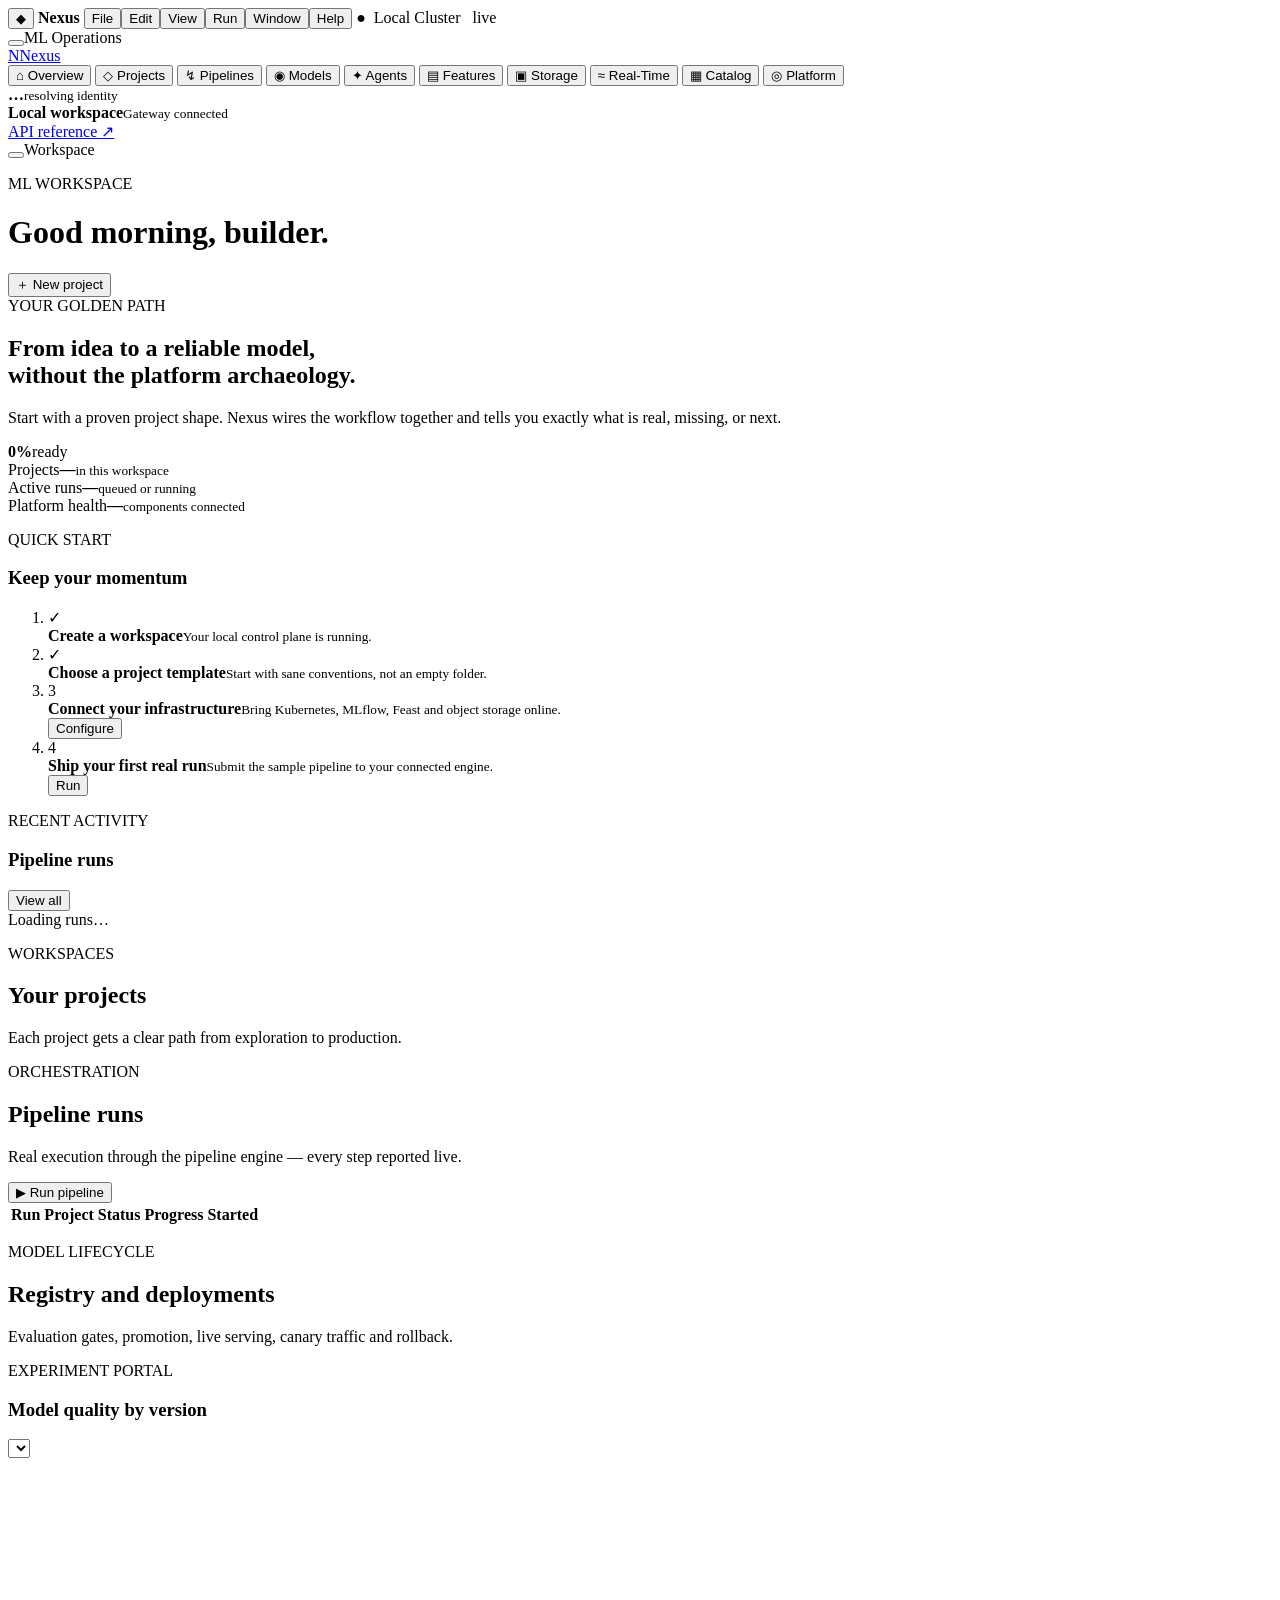
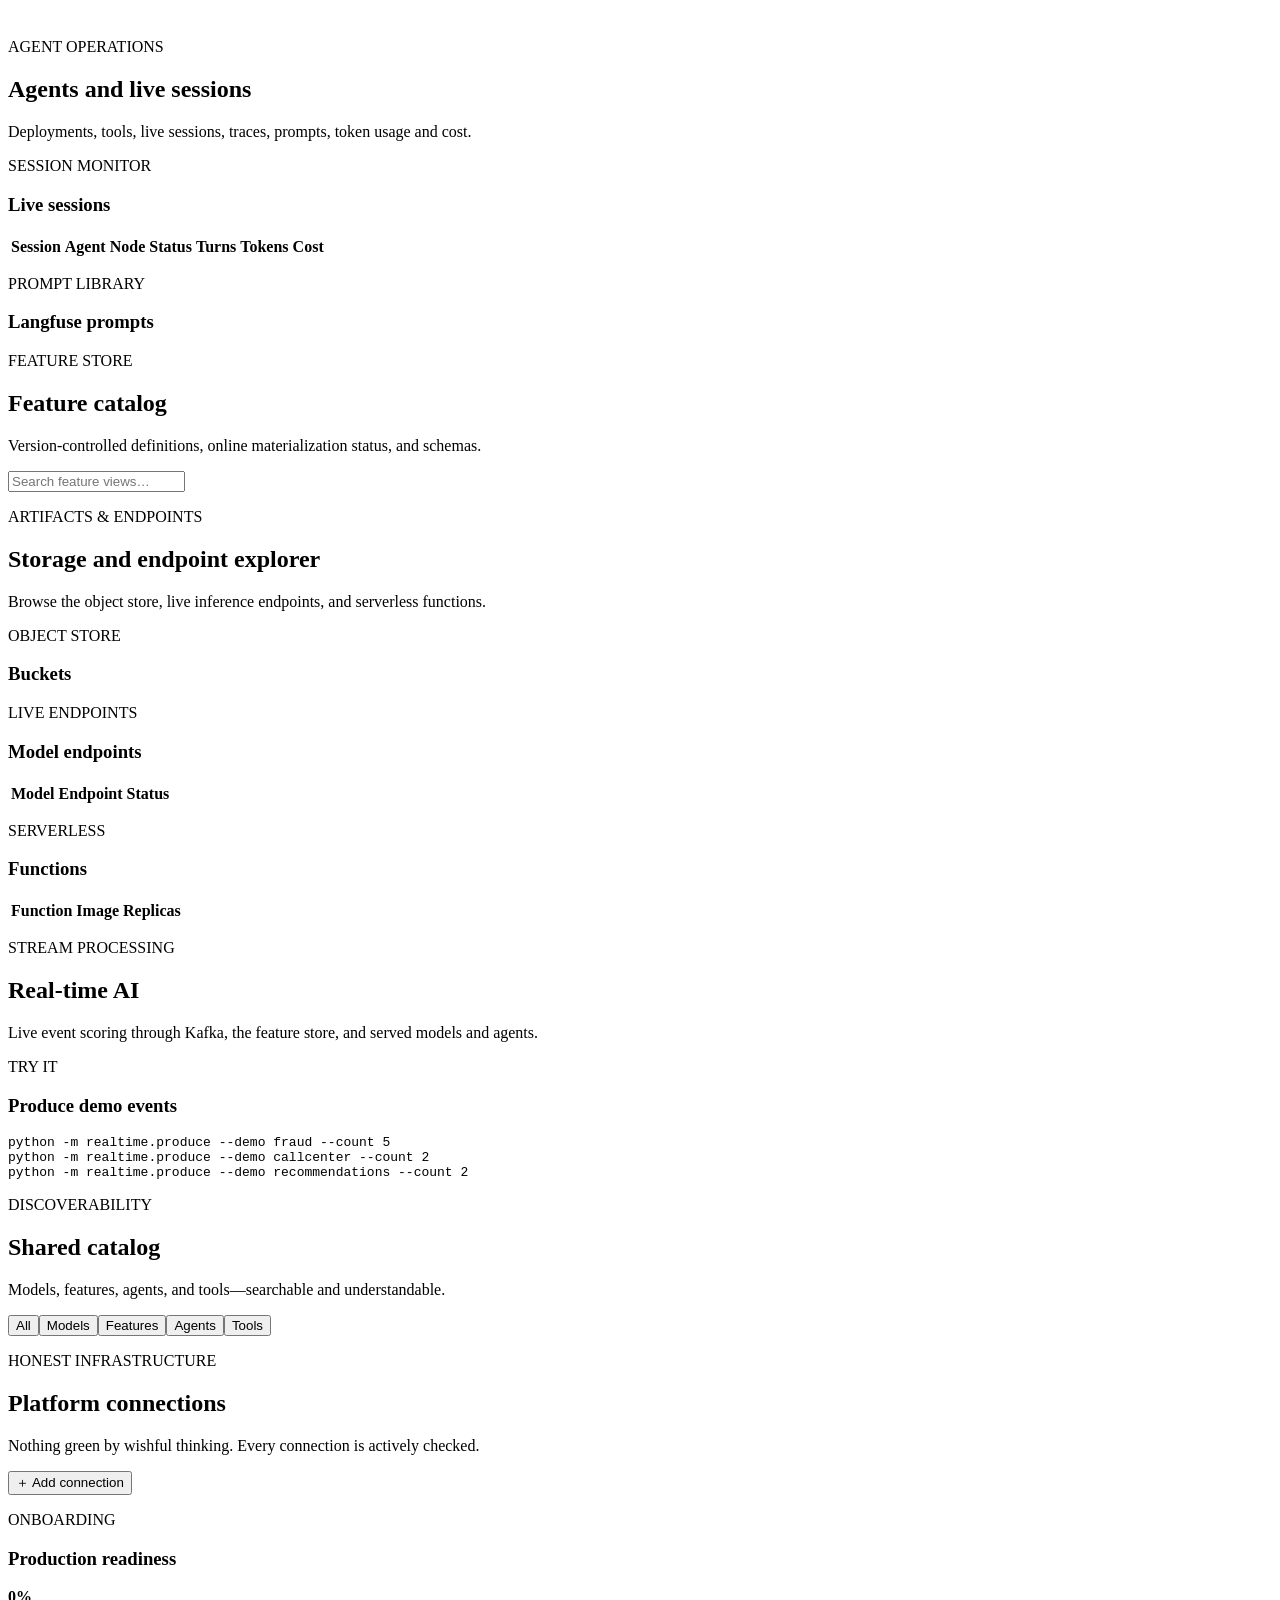
==== go/cmd/gateway/web/index.html @ 12e288a6 "feat(rbac): role-based access control end to end + fully functional console Authorization now runs o" ====
<!doctype html>
<html lang="en">
<head>
  <meta charset="UTF-8">
  <meta name="viewport" content="width=device-width, initial-scale=1">
  <title>Nexus — ML work without the maze</title>
  <link rel="stylesheet" href="/styles.css">
</head>
<body>
  <div class="menu-bar">
    <button class="apple-menu" data-menu="nexus" aria-label="Nexus menu" aria-haspopup="menu">◆</button>
    <b>Nexus</b>
    <button data-menu="file" aria-haspopup="menu">File</button><button data-menu="edit" aria-haspopup="menu">Edit</button><button data-menu="view" aria-haspopup="menu">View</button><button data-menu="run" aria-haspopup="menu">Run</button><button data-menu="window" aria-haspopup="menu">Window</button><button data-menu="help" aria-haspopup="menu">Help</button>
    <span class="menu-spacer"></span>
    <span class="menu-user" id="menu-user"></span>
    <span class="menu-status" id="live-indicator">●&nbsp; Local Cluster&nbsp;&nbsp; live</span>
  </div>
  <div class="menu-dropdown" id="menu-dropdown" role="menu" hidden></div>
  <div class="shell">
    <aside>
      <div class="window-title"><button id="sidebar-collapse" aria-label="Collapse navigation" title="Collapse sidebar"></button><span>ML Operations</span><i></i></div>
      <a class="brand" href="#"><span class="brand-mark">N</span><span>Nexus</span></a>
      <nav aria-label="Main navigation">
        <button class="nav-item active" data-view="overview"><span>⌂</span> Overview</button>
        <button class="nav-item" data-view="projects"><span>◇</span> Projects</button>
        <button class="nav-item" data-view="pipelines"><span>↯</span> Pipelines</button>
        <button class="nav-item" data-view="models"><span>◉</span> Models</button>
        <button class="nav-item" data-view="agents"><span>✦</span> Agents</button>
        <button class="nav-item" data-view="features"><span>▤</span> Features</button>
        <button class="nav-item" data-view="storage"><span>▣</span> Storage</button>
        <button class="nav-item" data-view="realtime"><span>≈</span> Real-Time</button>
        <button class="nav-item" data-view="catalog"><span>▦</span> Catalog</button>
        <button class="nav-item" data-view="platform"><span>◎</span> Platform</button>
      </nav>
      <div class="sidebar-footer">
        <div class="cluster user-chip"><i id="user-dot"></i><span><b id="user-name">…</b><small id="user-role">resolving identity</small></span></div>
        <div class="cluster"><i></i><span><b>Local workspace</b><small>Gateway connected</small></span></div>
        <a href="/api/openapi.json" target="_blank">API reference ↗</a>
      </div>
    </aside>

    <main>
      <header>
        <div class="window-title"><button id="go-overview" aria-label="Back to overview" title="Back to overview"></button><span>Workspace</span><i></i></div>
        <div><p class="eyebrow">ML WORKSPACE</p><h1 id="page-title">Good morning, builder.</h1></div>
        <button class="primary" id="new-project" data-perm="projects_write">＋ New project</button>
      </header>

      <section id="overview" class="view active">
        <div class="hero">
          <div><span class="pill">YOUR GOLDEN PATH</span><h2>From idea to a reliable model,<br>without the platform archaeology.</h2>
          <p>Start with a proven project shape. Nexus wires the workflow together and tells you exactly what is real, missing, or next.</p></div>
          <div class="progress-ring" id="progress-ring"><strong>0%</strong><span>ready</span></div>
        </div>

        <div class="stat-grid">
          <article><span>Projects</span><strong id="stat-projects">—</strong><small>in this workspace</small></article>
          <article><span>Active runs</span><strong id="stat-runs">—</strong><small>queued or running</small></article>
          <article><span>Platform health</span><strong id="stat-health">—</strong><small>components connected</small></article>
        </div>

        <div class="split">
          <article class="panel">
            <div class="panel-heading"><div><p class="eyebrow">QUICK START</p><h3>Keep your momentum</h3></div></div>
            <ol class="checklist">
              <li class="done"><span>✓</span><div><b>Create a workspace</b><small>Your local control plane is running.</small></div></li>
              <li class="done"><span>✓</span><div><b>Choose a project template</b><small>Start with sane conventions, not an empty folder.</small></div></li>
              <li><span>3</span><div><b>Connect your infrastructure</b><small>Bring Kubernetes, MLflow, Feast and object storage online.</small></div><button data-view-target="platform">Configure</button></li>
              <li><span>4</span><div><b>Ship your first real run</b><small>Submit the sample pipeline to your connected engine.</small></div><button data-view-target="pipelines">Run</button></li>
            </ol>
          </article>
          <article class="panel">
            <div class="panel-heading"><div><p class="eyebrow">RECENT ACTIVITY</p><h3>Pipeline runs</h3></div><button class="link" data-view-target="pipelines">View all</button></div>
            <div id="recent-runs" class="run-list loading">Loading runs…</div>
          </article>
        </div>
      </section>

      <section id="projects" class="view"><div class="section-heading"><div><p class="eyebrow">WORKSPACES</p><h2>Your projects</h2><p>Each project gets a clear path from exploration to production.</p></div></div><div id="project-grid" class="card-grid"></div></section>

      <section id="pipelines" class="view">
        <div class="section-heading"><div><p class="eyebrow">ORCHESTRATION</p><h2>Pipeline runs</h2><p>Real execution through the pipeline engine — every step reported live.</p></div><button class="primary" id="run-pipeline" data-perm="pipelines_write">▶ Run pipeline</button></div>
        <div class="panel table-wrap"><table><thead><tr><th>Run</th><th>Project</th><th>Status</th><th>Progress</th><th>Started</th></tr></thead><tbody id="run-table"></tbody></table></div>
      </section>

      <section id="models" class="view">
        <div class="section-heading"><div><p class="eyebrow">MODEL LIFECYCLE</p><h2>Registry and deployments</h2><p>Evaluation gates, promotion, live serving, canary traffic and rollback.</p></div></div>
        <div class="panel chart-panel"><div class="panel-heading"><div><p class="eyebrow">EXPERIMENT PORTAL</p><h3>Model quality by version</h3></div><select id="metric-select"></select></div><canvas id="metric-chart" height="160"></canvas></div>
        <div id="model-grid" class="card-grid"></div>
      </section>

      <section id="agents" class="view">
        <div class="section-heading"><div><p class="eyebrow">AGENT OPERATIONS</p><h2>Agents and live sessions</h2><p>Deployments, tools, live sessions, traces, prompts, token usage and cost.</p></div></div>
        <div id="agent-summary" class="stat-grid"></div>
        <div id="agent-grid" class="card-grid"></div>
        <div class="split">
          <article class="panel table-wrap agent-traces"><div class="panel-heading"><div><p class="eyebrow">SESSION MONITOR</p><h3>Live sessions</h3></div></div><table><thead><tr><th>Session</th><th>Agent</th><th>Node</th><th>Status</th><th>Turns</th><th>Tokens</th><th>Cost</th></tr></thead><tbody id="session-table"></tbody></table></article>
          <article class="panel"><div class="panel-heading"><div><p class="eyebrow">PROMPT LIBRARY</p><h3>Langfuse prompts</h3></div></div><div id="prompt-list" class="prompt-list"></div></article>
        </div>
      </section>

      <section id="features" class="view">
        <div class="section-heading"><div><p class="eyebrow">FEATURE STORE</p><h2>Feature catalog</h2><p>Version-controlled definitions, online materialization status, and schemas.</p></div><input type="search" id="feature-search" placeholder="Search feature views…"></div>
        <div id="feature-grid" class="card-grid"></div>
      </section>

      <section id="storage" class="view">
        <div class="section-heading"><div><p class="eyebrow">ARTIFACTS &amp; ENDPOINTS</p><h2>Storage and endpoint explorer</h2><p>Browse the object store, live inference endpoints, and serverless functions.</p></div></div>
        <div class="split">
          <article class="panel"><div class="panel-heading"><div><p class="eyebrow">OBJECT STORE</p><h3 id="storage-title">Buckets</h3></div><button class="link" id="storage-up" hidden>← Back</button></div><div id="storage-browser" class="storage-browser"></div></article>
          <div>
            <article class="panel table-wrap"><div class="panel-heading"><div><p class="eyebrow">LIVE ENDPOINTS</p><h3>Model endpoints</h3></div></div><table><thead><tr><th>Model</th><th>Endpoint</th><th>Status</th><th></th></tr></thead><tbody id="endpoint-table"></tbody></table></article>
            <article class="panel table-wrap"><div class="panel-heading"><div><p class="eyebrow">SERVERLESS</p><h3>Functions</h3></div></div><table><thead><tr><th>Function</th><th>Image</th><th>Replicas</th><th></th></tr></thead><tbody id="function-table"></tbody></table></article>
          </div>
        </div>
      </section>

      <section id="realtime" class="view">
        <div class="section-heading"><div><p class="eyebrow">STREAM PROCESSING</p><h2>Real-time AI</h2><p>Live event scoring through Kafka, the feature store, and served models and agents.</p></div></div>
        <div id="realtime-grid" class="card-grid realtime-grid"></div>
        <article class="panel"><div class="panel-heading"><div><p class="eyebrow">TRY IT</p><h3>Produce demo events</h3></div></div><pre class="hint">python -m realtime.produce --demo fraud --count 5
python -m realtime.produce --demo callcenter --count 2
python -m realtime.produce --demo recommendations --count 2</pre></article>
      </section>

      <section id="catalog" class="view"><div class="section-heading"><div><p class="eyebrow">DISCOVERABILITY</p><h2>Shared catalog</h2><p>Models, features, agents, and tools—searchable and understandable.</p></div><div class="filters"><button class="active" data-kind="">All</button><button data-kind="model">Models</button><button data-kind="feature">Features</button><button data-kind="agent">Agents</button><button data-kind="tool">Tools</button></div></div><div id="catalog-grid" class="card-grid"></div></section>

      <section id="platform" class="view"><div class="section-heading"><div><p class="eyebrow">HONEST INFRASTRUCTURE</p><h2>Platform connections</h2><p>Nothing green by wishful thinking. Every connection is actively checked.</p></div><button class="primary" id="add-connection" data-perm="connections_write">＋ Add connection</button></div><div class="platform-layout"><div class="panel"><div class="panel-heading"><div><p class="eyebrow">ONBOARDING</p><h3>Production readiness</h3></div><strong id="readiness-percent">0%</strong></div><ol id="readiness-list" class="checklist"></ol></div><div><div id="connection-grid" class="card-grid connection-grid"></div><div id="component-grid" class="component-grid"></div></div></div></section>
    </main>
  </div>

  <dialog id="project-dialog">
    <form id="project-form">
      <button type="button" class="close" aria-label="Close">×</button>
      <p class="eyebrow">NEW PROJECT</p><h2>What are you building?</h2><p>Pick the closest starting point. You can change every part later.</p>
      <label>Project name<input name="name" required minlength="3" placeholder="e.g. churn-prediction"></label>
      <label>What is it for?<textarea name="description" placeholder="A short, useful description"></textarea></label>
      <label>Starting template<select name="template"><option value="tabular-classification">Tabular classification</option><option value="forecasting">Time-series forecasting</option><option value="rag-agent">RAG / AI agent</option><option value="blank">Blank expert workspace</option></select></label>
      <p class="form-error" id="form-error"></p><button class="primary submit" type="submit">Create project →</button>
    </form>
  </dialog>

  <dialog id="submit-dialog">
    <form id="submit-form">
      <button type="button" class="close" aria-label="Close">×</button>
      <p class="eyebrow">RUN PIPELINE</p><h2>Submit a real run</h2><p>The engine executes each step in a container and reports back live.</p>
      <label>Project<select name="project_id" id="submit-project"></select></label>
      <label>Pipeline<select name="name"><option value="training-pipeline">training-pipeline</option></select></label>
      <p class="form-error" id="submit-error"></p><button class="primary submit" type="submit">Submit run →</button>
    </form>
  </dialog>

  <dialog id="connection-dialog">
    <form id="connection-form">
      <button type="button" class="close" aria-label="Close">×</button>
      <p class="eyebrow">CONNECT SERVICE</p><h2>Add infrastructure</h2><p>Nexus stores only a Kubernetes Secret reference, never raw credentials.</p>
      <label>Service<select name="type"><option value="kubernetes">Kubernetes</option><option value="mlflow">MLflow</option><option value="s3">S3 / MinIO</option><option value="kafka">Kafka REST</option><option value="langfuse">Langfuse</option><option value="prefect">Prefect</option><option value="redis">Redis / Feast</option></select></label>
      <label>Connection name<input name="name" required placeholder="e.g. production-mlflow"></label>
      <label>Health endpoint<input name="endpoint" required type="url" placeholder="https://mlflow.example.com/health"></label>
      <label>Kubernetes Secret<input name="secret_ref" required placeholder="mlflow-credentials"></label>
      <p class="form-error" id="connection-error"></p><button class="primary submit" type="submit">Save and test</button>
    </form>
  </dialog>

  <dialog id="chat-dialog">
    <div class="detail-sheet chat-sheet">
      <button type="button" class="close" aria-label="Close">×</button>
      <p class="eyebrow">AGENT TEST CONSOLE</p><h2 id="chat-agent-name">Agent</h2>
      <div id="chat-log" class="chat-log"><p class="empty">Ask something — the turn runs through the real agent runtime.</p></div>
      <form id="chat-form"><input id="chat-input" placeholder="e.g. When are invoices issued?" autocomplete="off" required><button class="primary" type="submit">Send</button></form>
    </div>
  </dialog>

  <dialog id="predict-dialog">
    <div class="detail-sheet">
      <button type="button" class="close" aria-label="Close">×</button>
      <p class="eyebrow">INFERENCE TEST CONSOLE</p><h2 id="predict-model-name">Model</h2>
      <form id="predict-form">
        <label>Request payload (mlflow /invocations)<textarea id="predict-input" rows="5">{"inputs": [[0.1, -1.2, 0.5, 2.0, 0.3, -0.7, 1.1, 0.0, -0.4, 0.9, -1.5, 0.2]]}</textarea></label>
        <button class="primary" type="submit">Send prediction request</button>
      </form>
      <pre id="predict-output" class="hint"></pre>
    </div>
  </dialog>

  <dialog id="about-dialog"><div class="detail-sheet"><button type="button" class="close" aria-label="Close">×</button><p class="eyebrow">ABOUT</p><h2>Nexus</h2><div id="about-detail"></div></div></dialog>
  <dialog id="preview-dialog"><div class="detail-sheet"><button type="button" class="close" aria-label="Close">×</button><div id="preview-detail"></div></div></dialog>
  <dialog id="run-dialog"><div class="detail-sheet"><button type="button" class="close" aria-label="Close">×</button><div id="run-detail"></div></div></dialog>
  <div id="toast" role="status"></div>
  <script src="/app.js"></script>
</body>
</html>
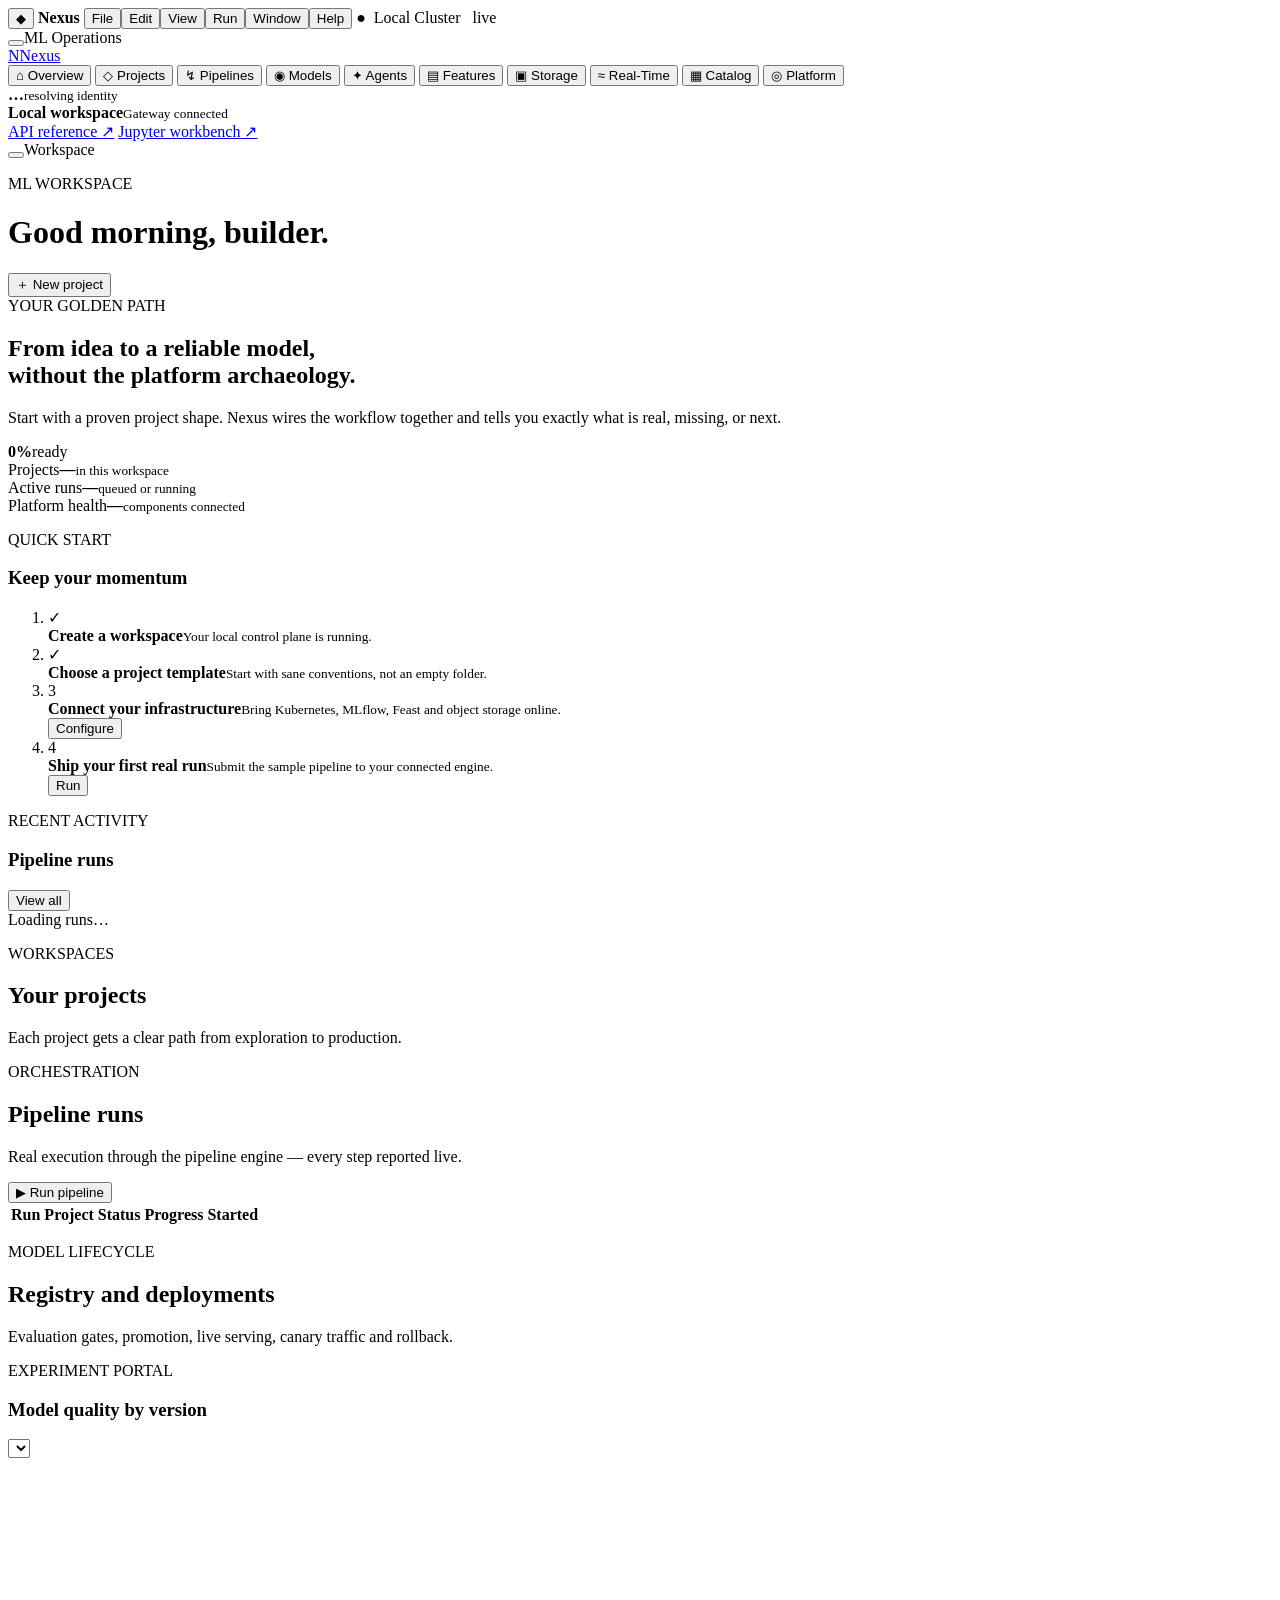
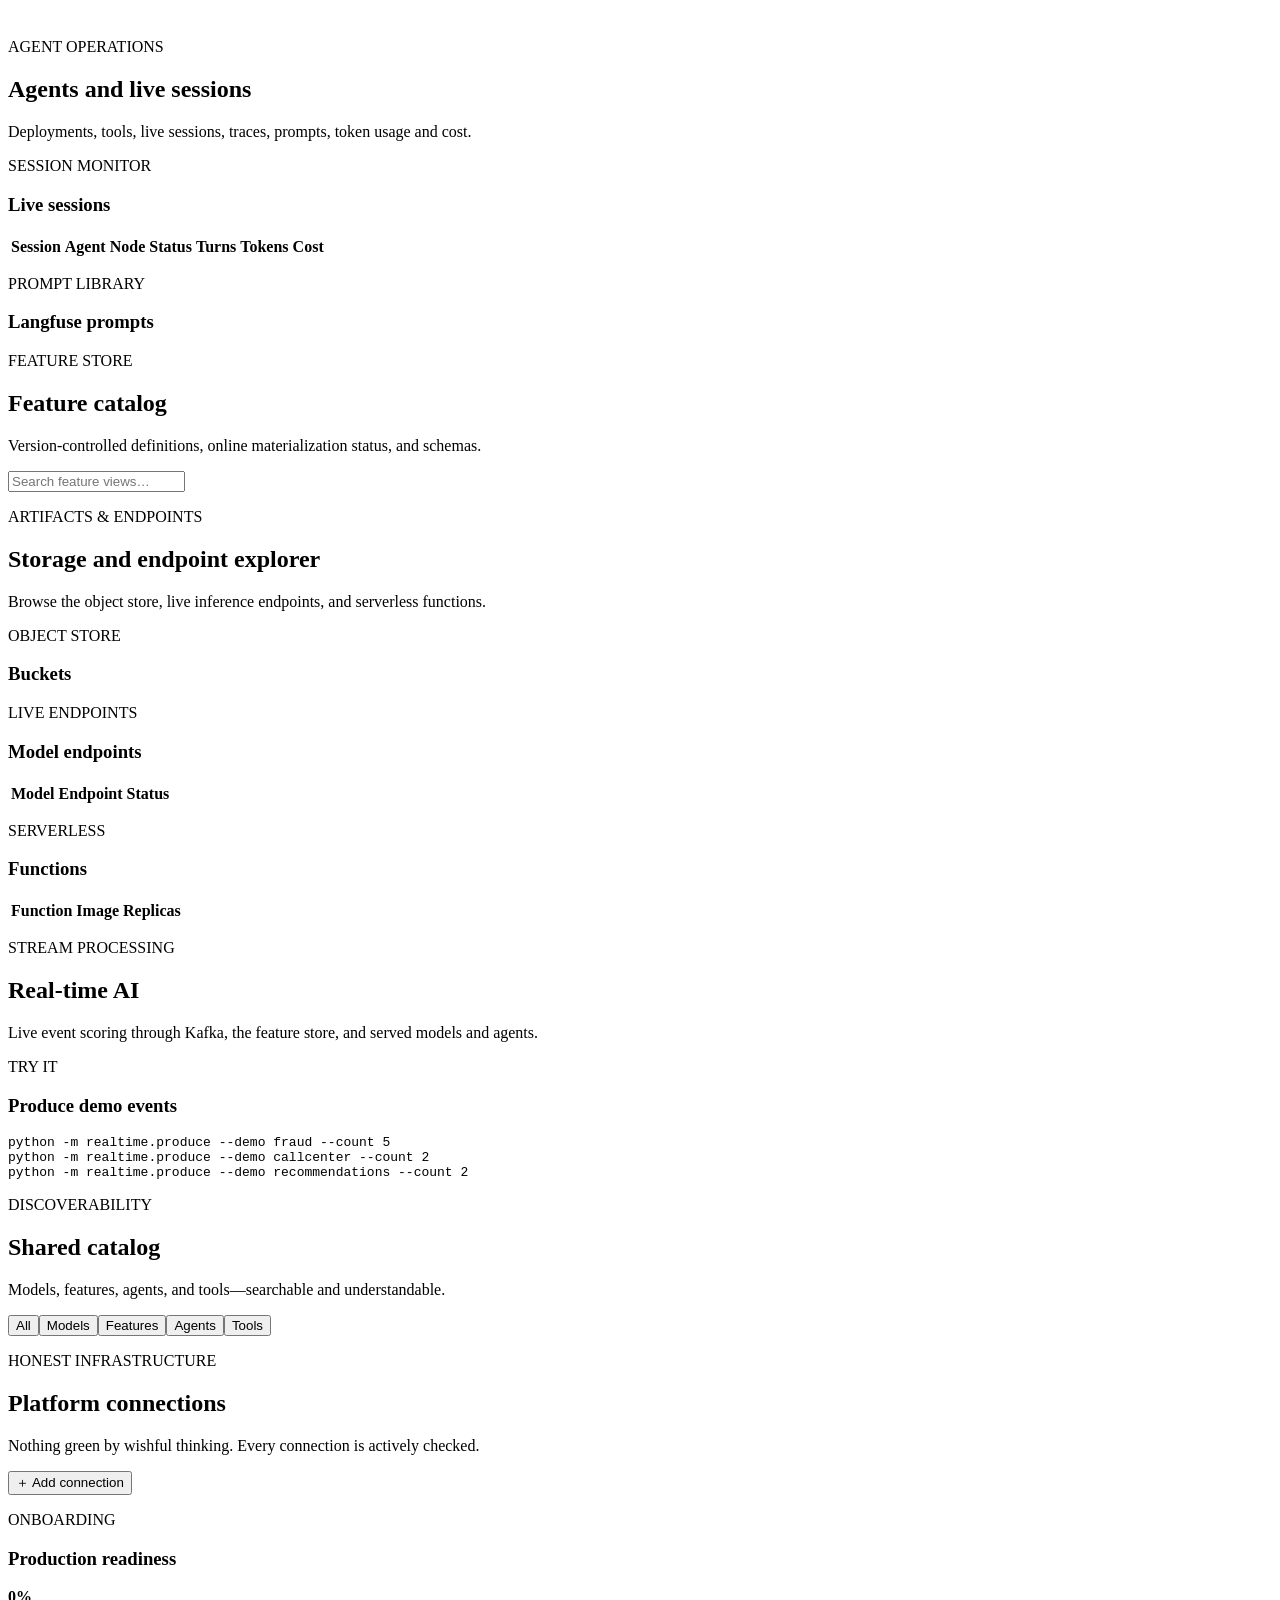
==== commit 1d9a0fe1: "feat(workbench): Jupyter dev workbench + service connection guide Adds the missing development surfa" ====
--- a/go/cmd/gateway/web/index.html
+++ b/go/cmd/gateway/web/index.html
@@ -36,6 +36,7 @@
         <div class="cluster user-chip"><i id="user-dot"></i><span><b id="user-name">…</b><small id="user-role">resolving identity</small></span></div>
         <div class="cluster"><i></i><span><b>Local workspace</b><small>Gateway connected</small></span></div>
         <a href="/api/openapi.json" target="_blank">API reference ↗</a>
+        <a href="#" id="workbench-link" target="_blank">Jupyter workbench ↗</a>
       </div>
     </aside>
 
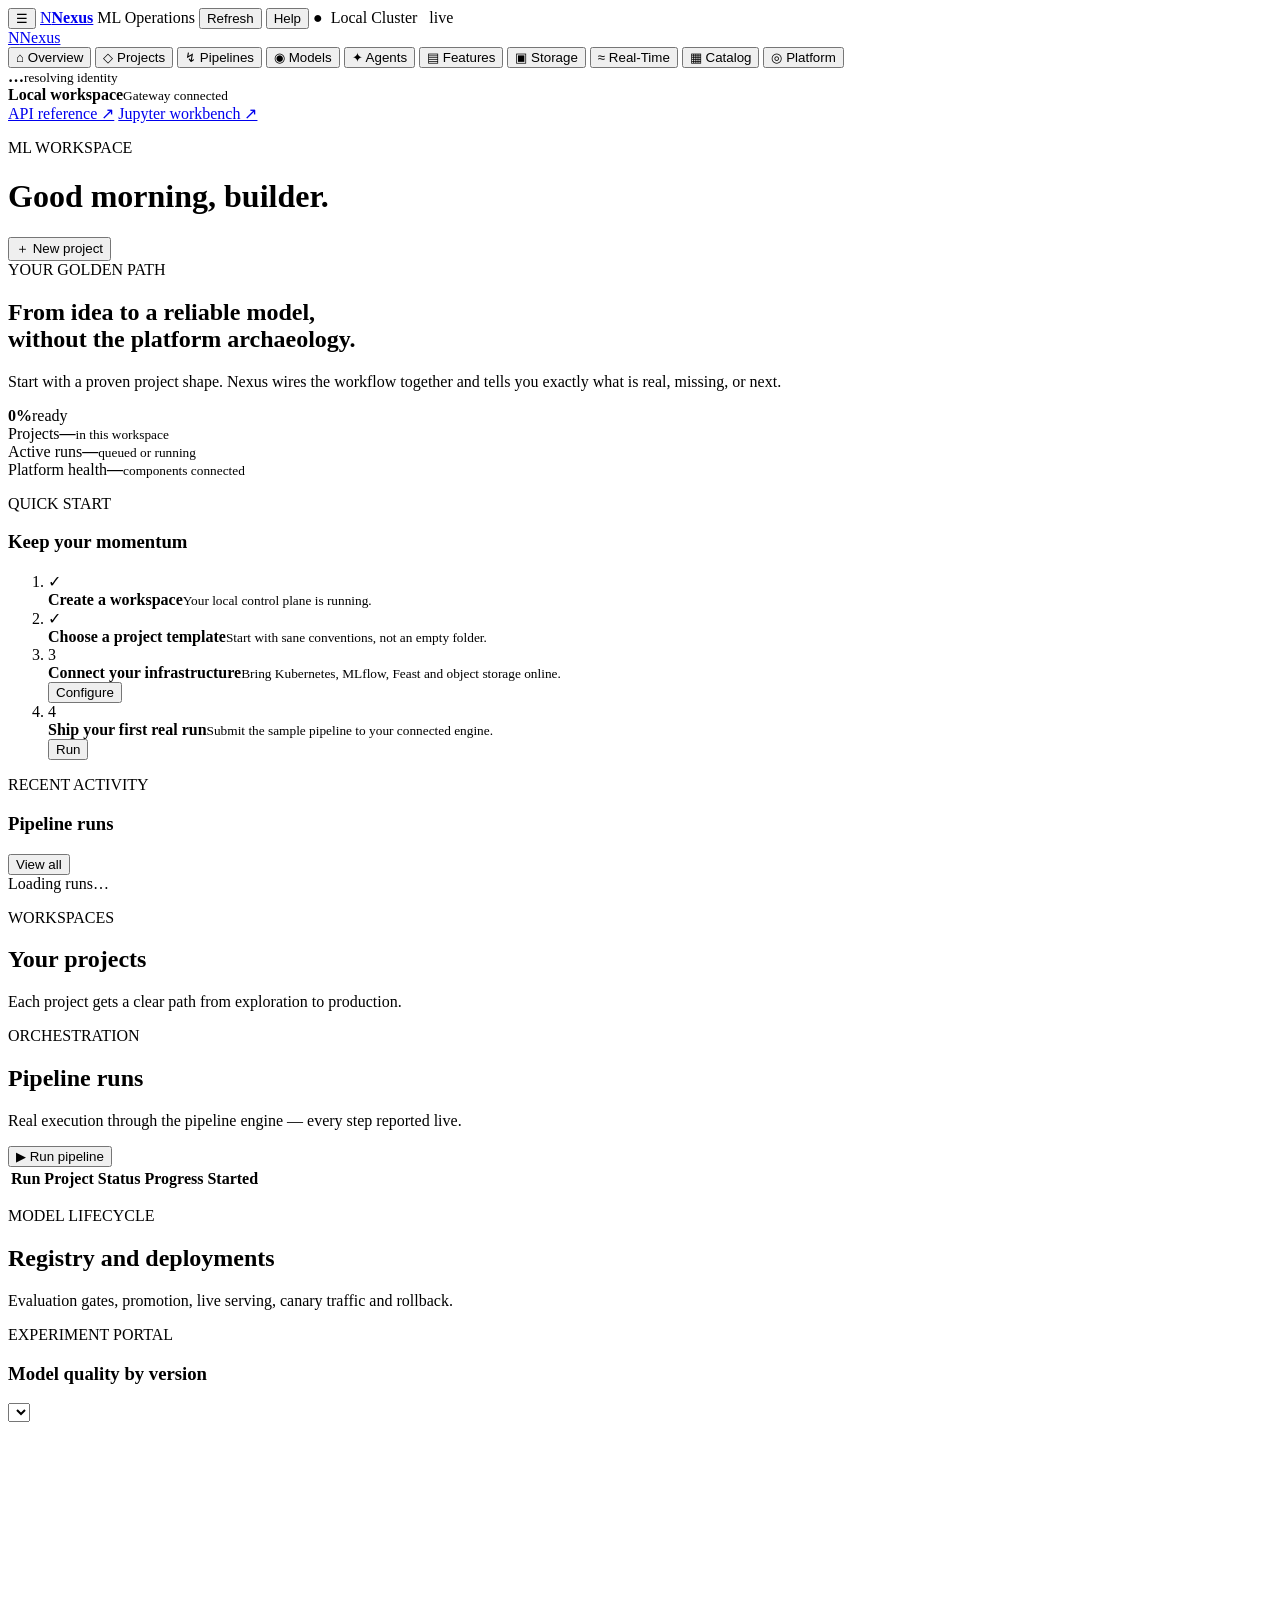
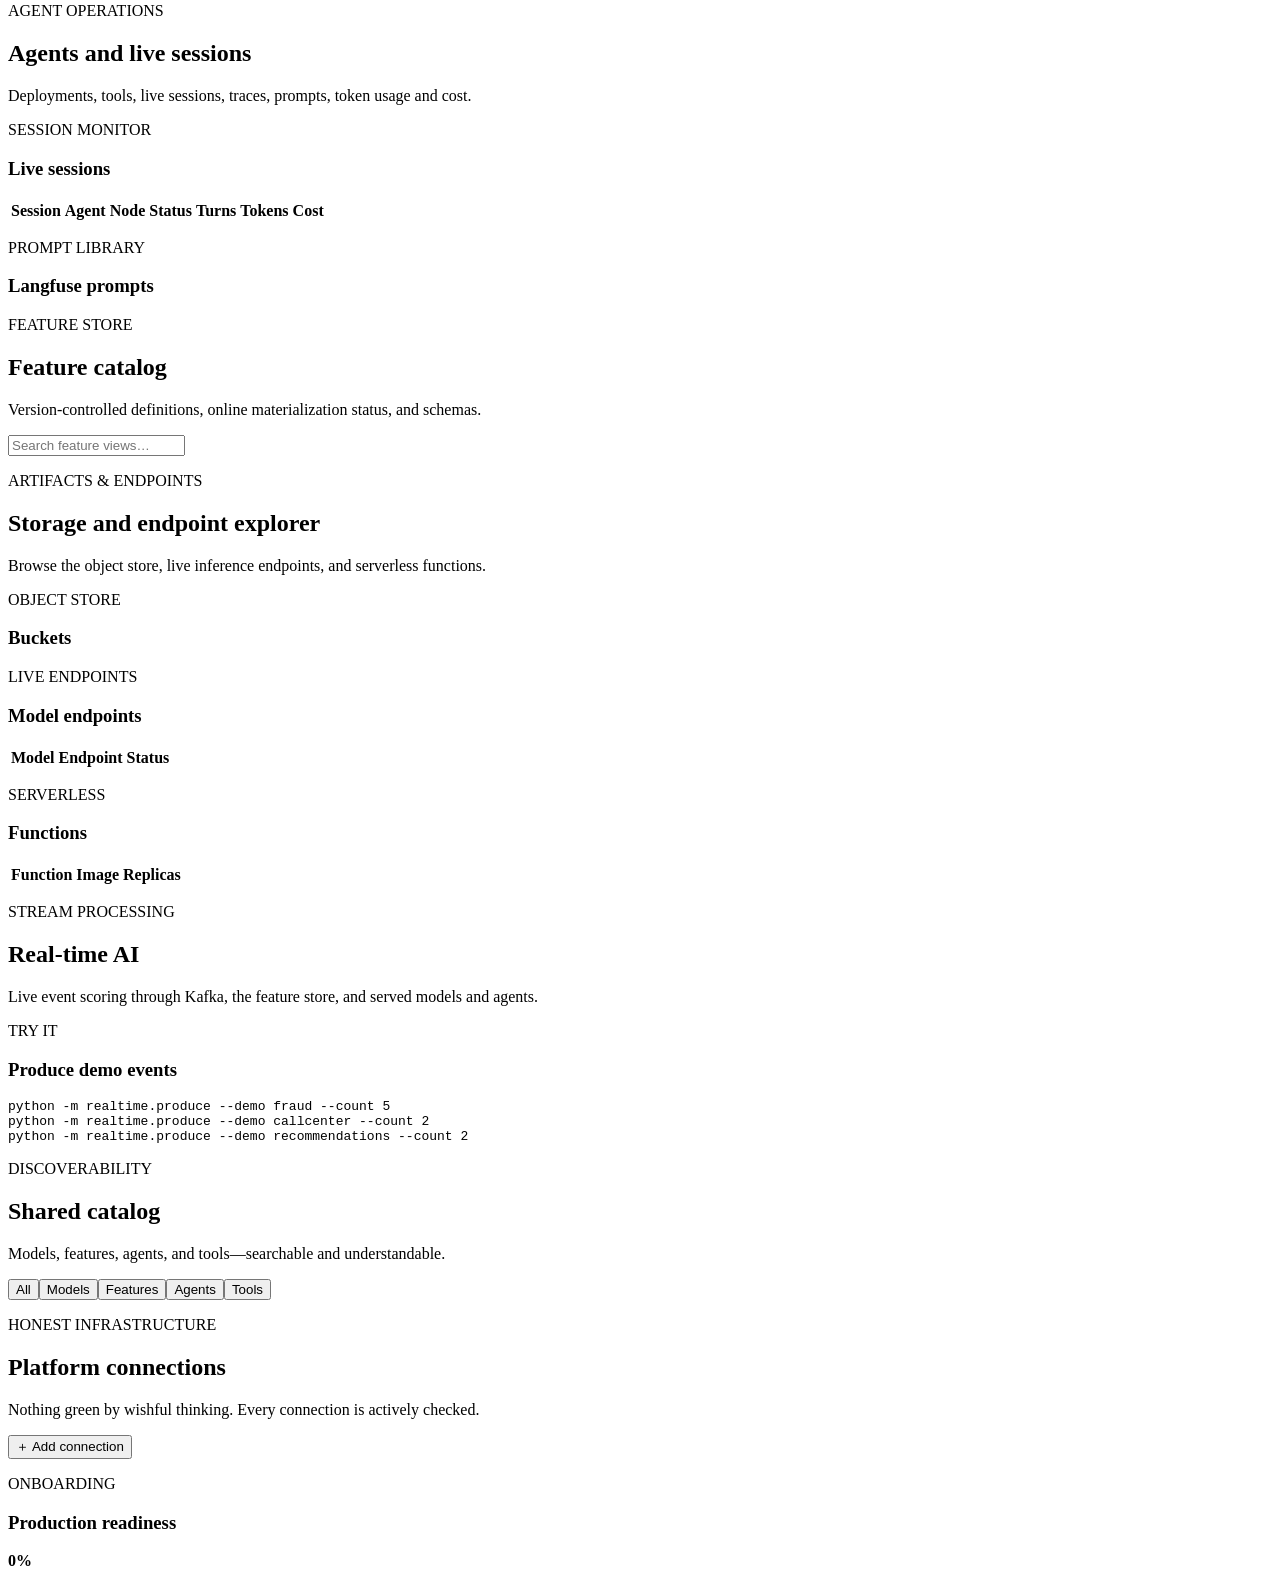
==== commit 04fc25c2: "feat(console): harden navigation dialogs and backend actions" ====
--- a/go/cmd/gateway/web/index.html
+++ b/go/cmd/gateway/web/index.html
@@ -7,18 +7,18 @@
   <link rel="stylesheet" href="/styles.css">
 </head>
 <body>
-  <div class="menu-bar">
-    <button class="apple-menu" data-menu="nexus" aria-label="Nexus menu" aria-haspopup="menu">◆</button>
-    <b>Nexus</b>
-    <button data-menu="file" aria-haspopup="menu">File</button><button data-menu="edit" aria-haspopup="menu">Edit</button><button data-menu="view" aria-haspopup="menu">View</button><button data-menu="run" aria-haspopup="menu">Run</button><button data-menu="window" aria-haspopup="menu">Window</button><button data-menu="help" aria-haspopup="menu">Help</button>
-    <span class="menu-spacer"></span>
+  <div class="app-bar">
+    <button class="icon-button" id="sidebar-toggle" aria-label="Collapse navigation" aria-expanded="true" title="Collapse navigation">☰</button>
+    <a class="app-brand" href="#" data-view-target="overview"><span class="brand-mark">N</span><b>Nexus</b></a>
+    <span class="workspace-label">ML Operations</span>
+    <span class="app-spacer"></span>
+    <button class="app-action" id="refresh-view">Refresh</button>
+    <button class="app-action" id="open-help">Help</button>
     <span class="menu-user" id="menu-user"></span>
     <span class="menu-status" id="live-indicator">●&nbsp; Local Cluster&nbsp;&nbsp; live</span>
   </div>
-  <div class="menu-dropdown" id="menu-dropdown" role="menu" hidden></div>
   <div class="shell">
     <aside>
-      <div class="window-title"><button id="sidebar-collapse" aria-label="Collapse navigation" title="Collapse sidebar"></button><span>ML Operations</span><i></i></div>
       <a class="brand" href="#"><span class="brand-mark">N</span><span>Nexus</span></a>
       <nav aria-label="Main navigation">
         <button class="nav-item active" data-view="overview"><span>⌂</span> Overview</button>
@@ -42,7 +42,6 @@
 
     <main>
       <header>
-        <div class="window-title"><button id="go-overview" aria-label="Back to overview" title="Back to overview"></button><span>Workspace</span><i></i></div>
         <div><p class="eyebrow">ML WORKSPACE</p><h1 id="page-title">Good morning, builder.</h1></div>
         <button class="primary" id="new-project" data-perm="projects_write">＋ New project</button>
       </header>
@@ -132,61 +131,73 @@
 
   <dialog id="project-dialog">
     <form id="project-form">
-      <button type="button" class="close" aria-label="Close">×</button>
       <p class="eyebrow">NEW PROJECT</p><h2>What are you building?</h2><p>Pick the closest starting point. You can change every part later.</p>
       <label>Project name<input name="name" required minlength="3" placeholder="e.g. churn-prediction"></label>
       <label>What is it for?<textarea name="description" placeholder="A short, useful description"></textarea></label>
       <label>Starting template<select name="template"><option value="tabular-classification">Tabular classification</option><option value="forecasting">Time-series forecasting</option><option value="rag-agent">RAG / AI agent</option><option value="blank">Blank expert workspace</option></select></label>
-      <p class="form-error" id="form-error"></p><button class="primary submit" type="submit">Create project →</button>
+      <p class="form-error" id="form-error"></p><div class="form-actions"><button class="secondary" type="button" data-dialog-close>Cancel</button><button class="primary" type="submit">Create project</button></div>
     </form>
   </dialog>
 
   <dialog id="submit-dialog">
     <form id="submit-form">
-      <button type="button" class="close" aria-label="Close">×</button>
       <p class="eyebrow">RUN PIPELINE</p><h2>Submit a real run</h2><p>The engine executes each step in a container and reports back live.</p>
       <label>Project<select name="project_id" id="submit-project"></select></label>
       <label>Pipeline<select name="name"><option value="training-pipeline">training-pipeline</option></select></label>
-      <p class="form-error" id="submit-error"></p><button class="primary submit" type="submit">Submit run →</button>
+      <p class="form-error" id="submit-error"></p><div class="form-actions"><button class="secondary" type="button" data-dialog-close>Cancel</button><button class="primary" type="submit">Submit run</button></div>
     </form>
   </dialog>
 
   <dialog id="connection-dialog">
     <form id="connection-form">
-      <button type="button" class="close" aria-label="Close">×</button>
       <p class="eyebrow">CONNECT SERVICE</p><h2>Add infrastructure</h2><p>Nexus stores only a Kubernetes Secret reference, never raw credentials.</p>
       <label>Service<select name="type"><option value="kubernetes">Kubernetes</option><option value="mlflow">MLflow</option><option value="s3">S3 / MinIO</option><option value="kafka">Kafka REST</option><option value="langfuse">Langfuse</option><option value="prefect">Prefect</option><option value="redis">Redis / Feast</option></select></label>
       <label>Connection name<input name="name" required placeholder="e.g. production-mlflow"></label>
       <label>Health endpoint<input name="endpoint" required type="url" placeholder="https://mlflow.example.com/health"></label>
       <label>Kubernetes Secret<input name="secret_ref" required placeholder="mlflow-credentials"></label>
-      <p class="form-error" id="connection-error"></p><button class="primary submit" type="submit">Save and test</button>
+      <p class="form-error" id="connection-error"></p><div class="form-actions"><button class="secondary" type="button" data-dialog-close>Cancel</button><button class="primary" type="submit">Save and test</button></div>
     </form>
   </dialog>
 
   <dialog id="chat-dialog">
     <div class="detail-sheet chat-sheet">
-      <button type="button" class="close" aria-label="Close">×</button>
       <p class="eyebrow">AGENT TEST CONSOLE</p><h2 id="chat-agent-name">Agent</h2>
       <div id="chat-log" class="chat-log"><p class="empty">Ask something — the turn runs through the real agent runtime.</p></div>
-      <form id="chat-form"><input id="chat-input" placeholder="e.g. When are invoices issued?" autocomplete="off" required><button class="primary" type="submit">Send</button></form>
+      <form id="chat-form"><input id="chat-input" placeholder="e.g. When are invoices issued?" autocomplete="off" required><button class="secondary" type="button" data-dialog-close>Cancel</button><button class="primary" type="submit">Send</button></form>
     </div>
   </dialog>
 
   <dialog id="predict-dialog">
     <div class="detail-sheet">
-      <button type="button" class="close" aria-label="Close">×</button>
       <p class="eyebrow">INFERENCE TEST CONSOLE</p><h2 id="predict-model-name">Model</h2>
       <form id="predict-form">
         <label>Request payload (mlflow /invocations)<textarea id="predict-input" rows="5">{"inputs": [[0.1, -1.2, 0.5, 2.0, 0.3, -0.7, 1.1, 0.0, -0.4, 0.9, -1.5, 0.2]]}</textarea></label>
-        <button class="primary" type="submit">Send prediction request</button>
+        <div class="form-actions"><button class="secondary" type="button" data-dialog-close>Cancel</button><button class="primary" type="submit">Send prediction request</button></div>
       </form>
       <pre id="predict-output" class="hint"></pre>
     </div>
   </dialog>
 
-  <dialog id="about-dialog"><div class="detail-sheet"><button type="button" class="close" aria-label="Close">×</button><p class="eyebrow">ABOUT</p><h2>Nexus</h2><div id="about-detail"></div></div></dialog>
-  <dialog id="preview-dialog"><div class="detail-sheet"><button type="button" class="close" aria-label="Close">×</button><div id="preview-detail"></div></div></dialog>
-  <dialog id="run-dialog"><div class="detail-sheet"><button type="button" class="close" aria-label="Close">×</button><div id="run-detail"></div></div></dialog>
+  <dialog id="traffic-dialog">
+    <form id="traffic-form">
+      <p class="eyebrow">AGENT TRAFFIC</p><h2>Set canary traffic</h2><p>Choose the percentage of requests routed to the canary version.</p>
+      <label>Canary weight <span id="traffic-value">10%</span><input id="traffic-weight" name="canary_weight" type="range" min="0" max="100" value="10"></label>
+      <p class="form-error" id="traffic-error"></p><div class="form-actions"><button class="secondary" type="button" data-dialog-close>Cancel</button><button class="primary" type="submit">Update traffic</button></div>
+    </form>
+  </dialog>
+
+  <dialog id="function-dialog">
+    <form id="function-form">
+      <p class="eyebrow">SERVERLESS FUNCTION</p><h2 id="function-name">Invoke function</h2>
+      <label>JSON payload<textarea id="function-payload" rows="6">{}</textarea></label>
+      <p class="form-error" id="function-error"></p><pre id="function-output" class="hint"></pre>
+      <div class="form-actions"><button class="secondary" type="button" data-dialog-close>Cancel</button><button class="primary" type="submit">Invoke function</button></div>
+    </form>
+  </dialog>
+
+  <dialog id="about-dialog"><div class="detail-sheet"><p class="eyebrow">ABOUT</p><h2>Nexus</h2><div id="about-detail"></div><div class="form-actions"><button class="secondary" type="button" data-dialog-close>Close</button></div></div></dialog>
+  <dialog id="preview-dialog"><div class="detail-sheet"><div id="preview-detail"></div><div class="form-actions"><button class="secondary" type="button" data-dialog-close>Close</button></div></div></dialog>
+  <dialog id="run-dialog"><div class="detail-sheet"><div id="run-detail"></div><div class="form-actions"><button class="secondary" type="button" data-dialog-close>Close</button></div></div></dialog>
   <div id="toast" role="status"></div>
   <script src="/app.js"></script>
 </body>
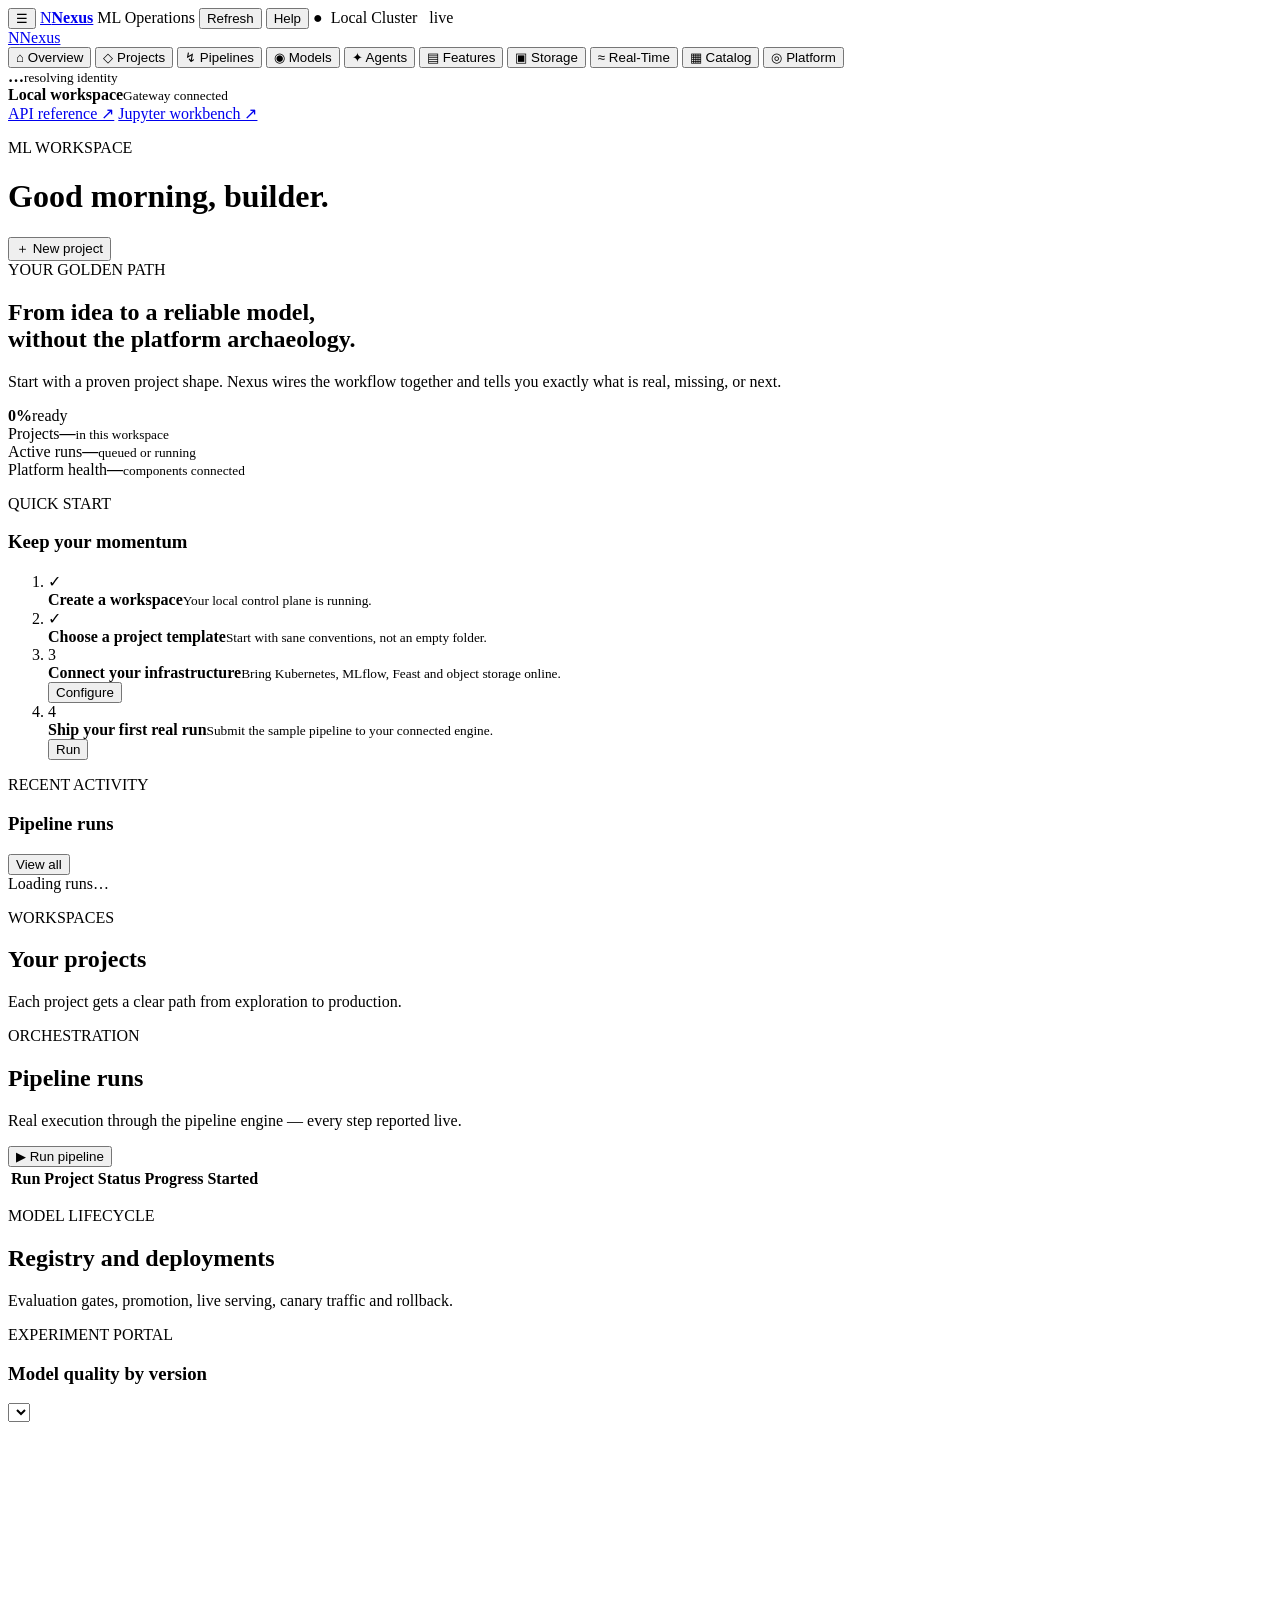
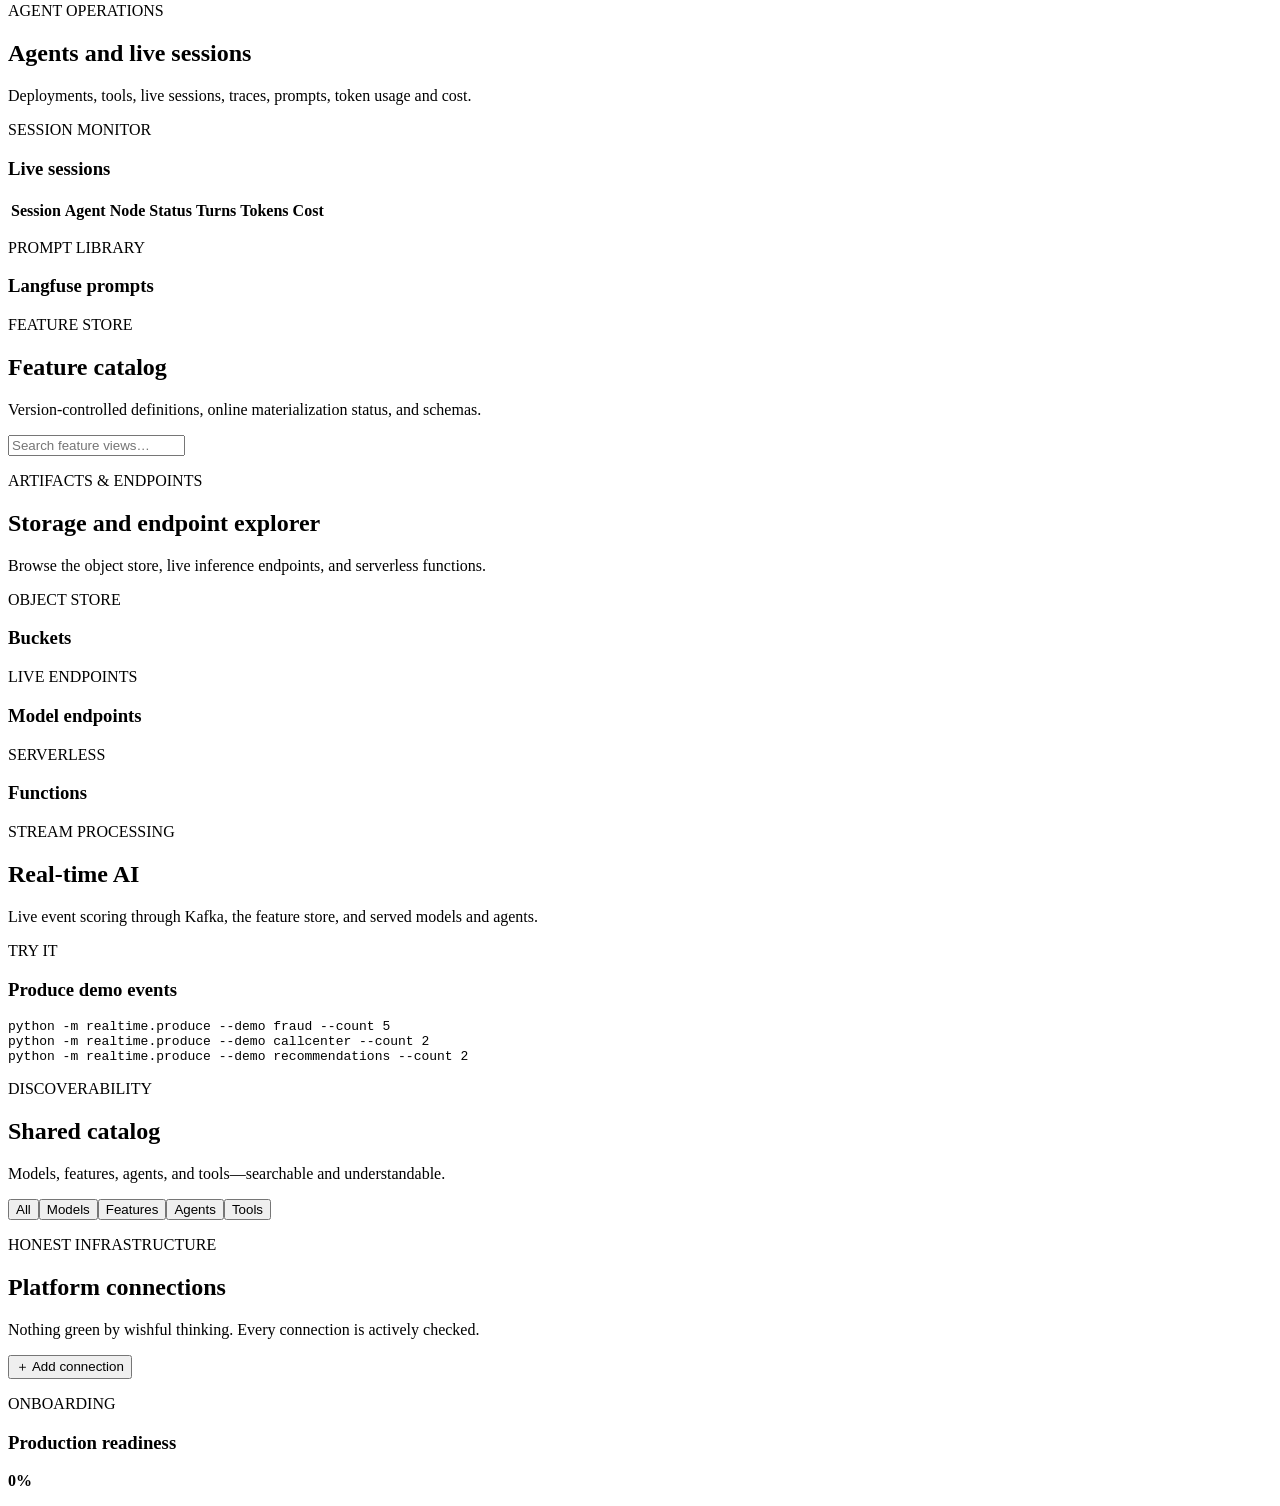
==== commit 464a4c91: "feat(console): add metadata drilldowns and mounted notebook storage" ====
--- a/go/cmd/gateway/web/index.html
+++ b/go/cmd/gateway/web/index.html
@@ -35,7 +35,7 @@
       <div class="sidebar-footer">
         <div class="cluster user-chip"><i id="user-dot"></i><span><b id="user-name">…</b><small id="user-role">resolving identity</small></span></div>
         <div class="cluster"><i></i><span><b>Local workspace</b><small>Gateway connected</small></span></div>
-        <a href="/api/openapi.json" target="_blank">API reference ↗</a>
+        <a href="/api-docs.html" target="_blank">API reference ↗</a>
         <a href="#" id="workbench-link" target="_blank">Jupyter workbench ↗</a>
       </div>
     </aside>
@@ -54,9 +54,9 @@
         </div>
 
         <div class="stat-grid">
-          <article><span>Projects</span><strong id="stat-projects">—</strong><small>in this workspace</small></article>
-          <article><span>Active runs</span><strong id="stat-runs">—</strong><small>queued or running</small></article>
-          <article><span>Platform health</span><strong id="stat-health">—</strong><small>components connected</small></article>
+          <article class="summary-link" role="button" tabindex="0" data-view-target="projects"><span>Projects</span><strong id="stat-projects">—</strong><small>in this workspace</small></article>
+          <article class="summary-link" role="button" tabindex="0" data-view-target="pipelines"><span>Active runs</span><strong id="stat-runs">—</strong><small>queued or running</small></article>
+          <article class="summary-link" role="button" tabindex="0" data-view-target="platform"><span>Platform health</span><strong id="stat-health">—</strong><small>components connected</small></article>
         </div>
 
         <div class="split">
@@ -106,11 +106,11 @@
 
       <section id="storage" class="view">
         <div class="section-heading"><div><p class="eyebrow">ARTIFACTS &amp; ENDPOINTS</p><h2>Storage and endpoint explorer</h2><p>Browse the object store, live inference endpoints, and serverless functions.</p></div></div>
-        <div class="split">
+        <div class="split storage-layout">
           <article class="panel"><div class="panel-heading"><div><p class="eyebrow">OBJECT STORE</p><h3 id="storage-title">Buckets</h3></div><button class="link" id="storage-up" hidden>← Back</button></div><div id="storage-browser" class="storage-browser"></div></article>
-          <div>
-            <article class="panel table-wrap"><div class="panel-heading"><div><p class="eyebrow">LIVE ENDPOINTS</p><h3>Model endpoints</h3></div></div><table><thead><tr><th>Model</th><th>Endpoint</th><th>Status</th><th></th></tr></thead><tbody id="endpoint-table"></tbody></table></article>
-            <article class="panel table-wrap"><div class="panel-heading"><div><p class="eyebrow">SERVERLESS</p><h3>Functions</h3></div></div><table><thead><tr><th>Function</th><th>Image</th><th>Replicas</th><th></th></tr></thead><tbody id="function-table"></tbody></table></article>
+          <div class="endpoint-stack">
+            <article class="panel"><div class="panel-heading"><div><p class="eyebrow">LIVE ENDPOINTS</p><h3>Model endpoints</h3></div></div><div id="endpoint-list" class="endpoint-list"></div></article>
+            <article class="panel"><div class="panel-heading"><div><p class="eyebrow">SERVERLESS</p><h3>Functions</h3></div></div><div id="function-list" class="endpoint-list"></div></article>
           </div>
         </div>
       </section>
@@ -198,6 +198,7 @@
   <dialog id="about-dialog"><div class="detail-sheet"><p class="eyebrow">ABOUT</p><h2>Nexus</h2><div id="about-detail"></div><div class="form-actions"><button class="secondary" type="button" data-dialog-close>Close</button></div></div></dialog>
   <dialog id="preview-dialog"><div class="detail-sheet"><div id="preview-detail"></div><div class="form-actions"><button class="secondary" type="button" data-dialog-close>Close</button></div></div></dialog>
   <dialog id="run-dialog"><div class="detail-sheet"><div id="run-detail"></div><div class="form-actions"><button class="secondary" type="button" data-dialog-close>Close</button></div></div></dialog>
+  <dialog id="metadata-dialog"><div class="detail-sheet"><div id="metadata-detail"></div><div class="form-actions"><button class="secondary" type="button" data-dialog-close>Close</button></div></div></dialog>
   <div id="toast" role="status"></div>
   <script src="/app.js"></script>
 </body>
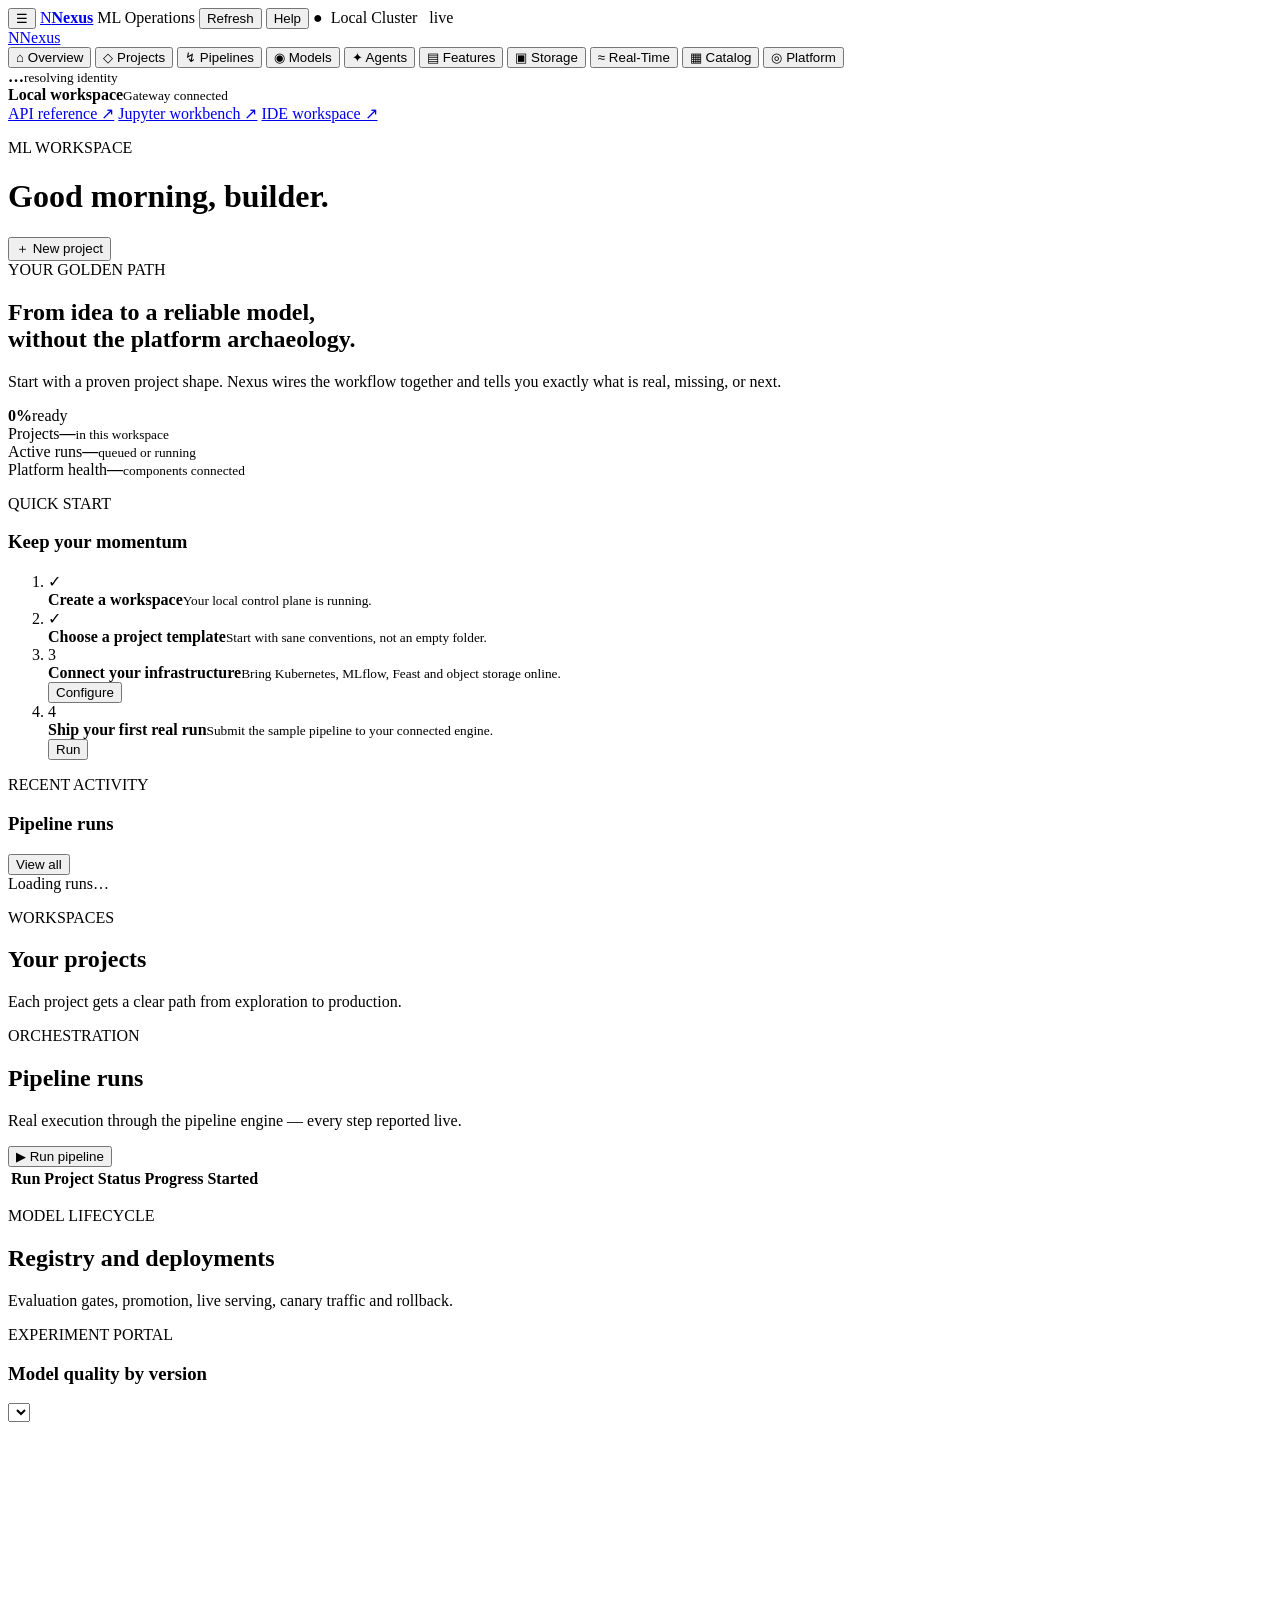
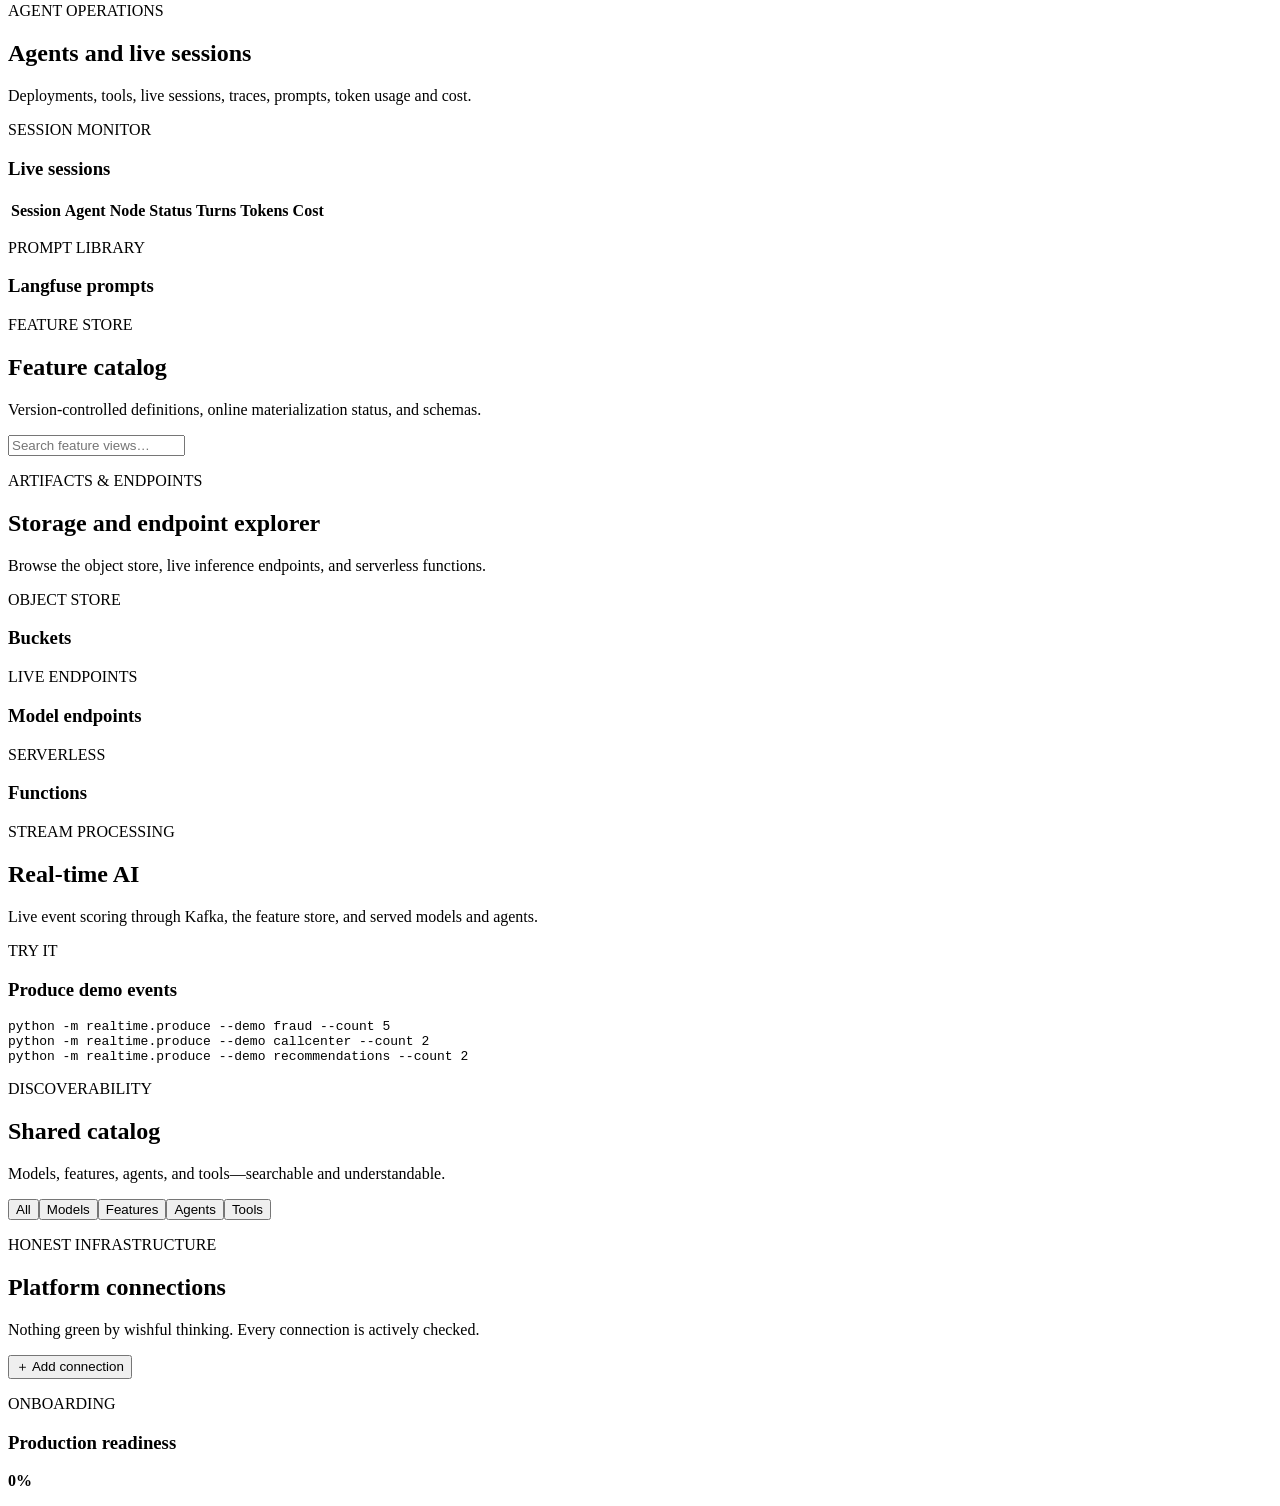
==== commit b5814ea4: "feat(workspace): add AI scaffolding and shared browser IDE" ====
--- a/go/cmd/gateway/web/index.html
+++ b/go/cmd/gateway/web/index.html
@@ -37,6 +37,7 @@
         <div class="cluster"><i></i><span><b>Local workspace</b><small>Gateway connected</small></span></div>
         <a href="/api-docs.html" target="_blank">API reference ↗</a>
         <a href="#" id="workbench-link" target="_blank">Jupyter workbench ↗</a>
+        <a href="#" id="ide-link" target="_blank">IDE workspace ↗</a>
       </div>
     </aside>
 
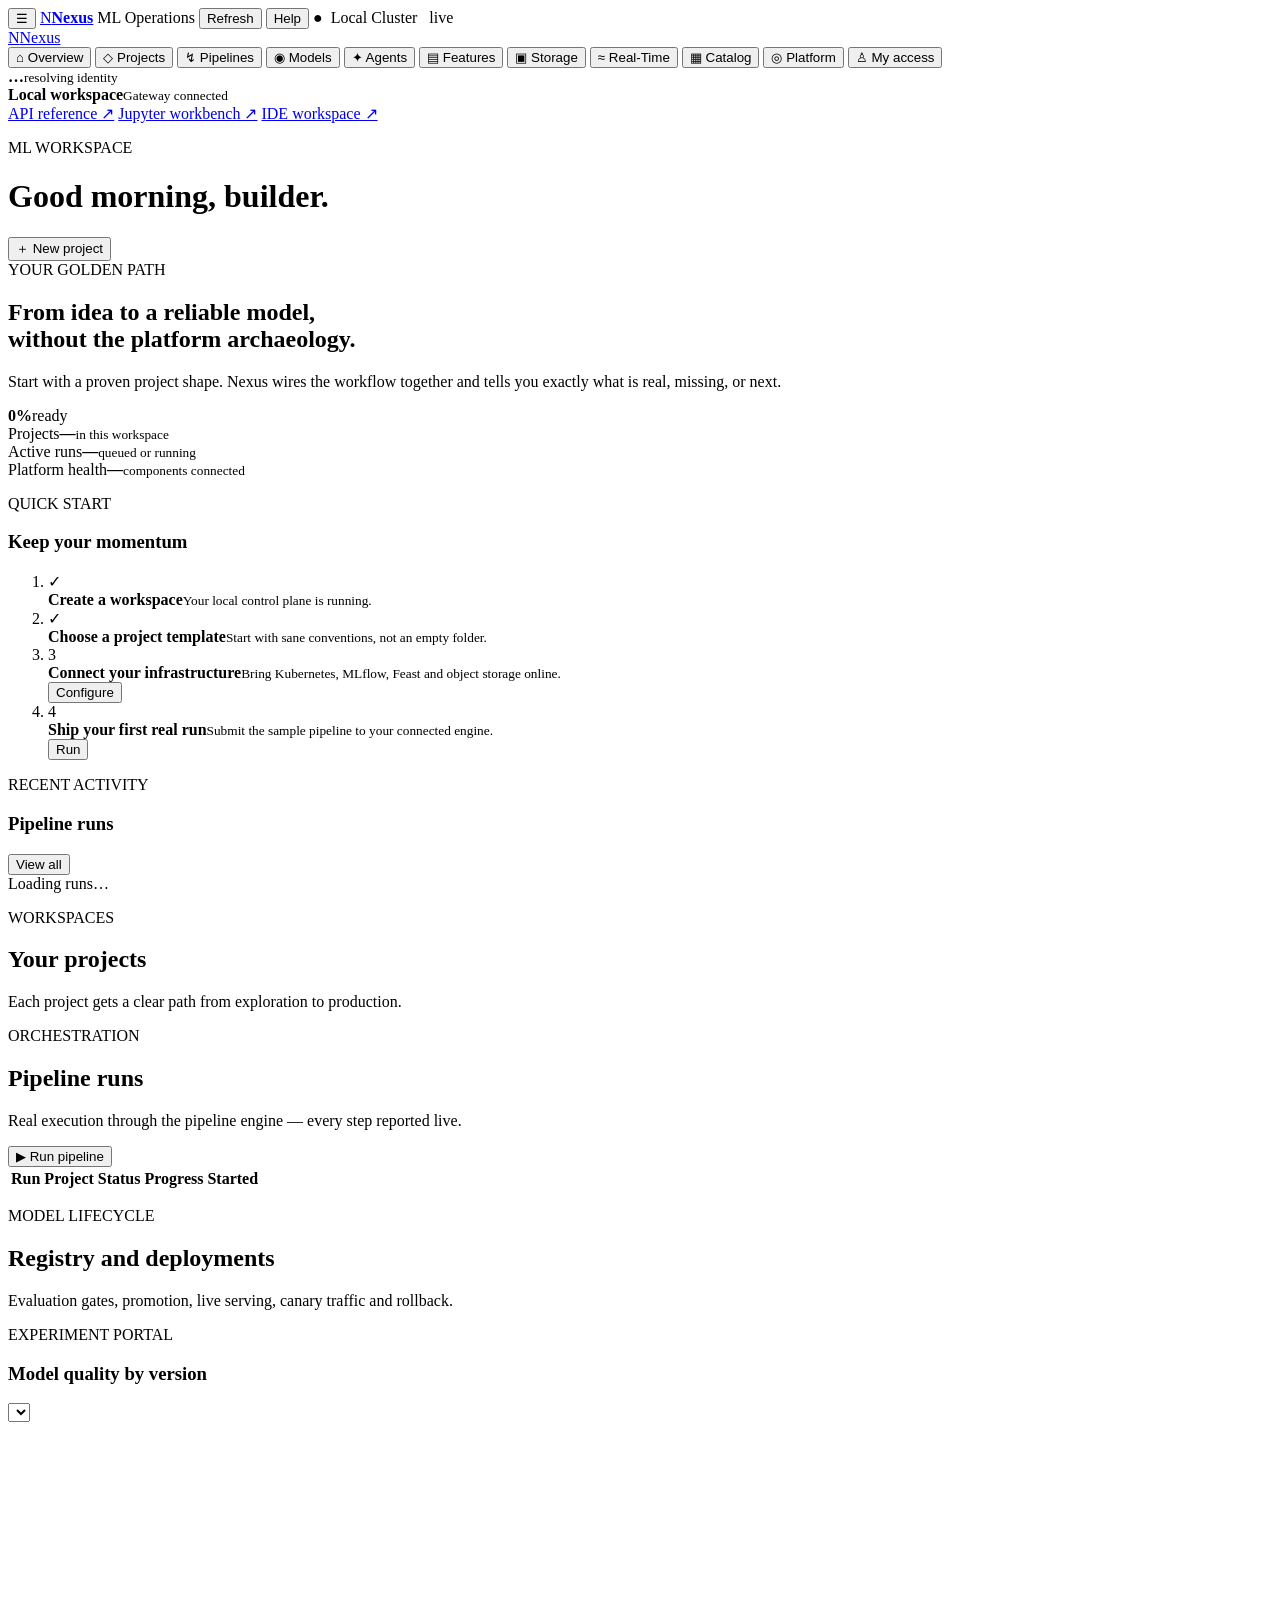
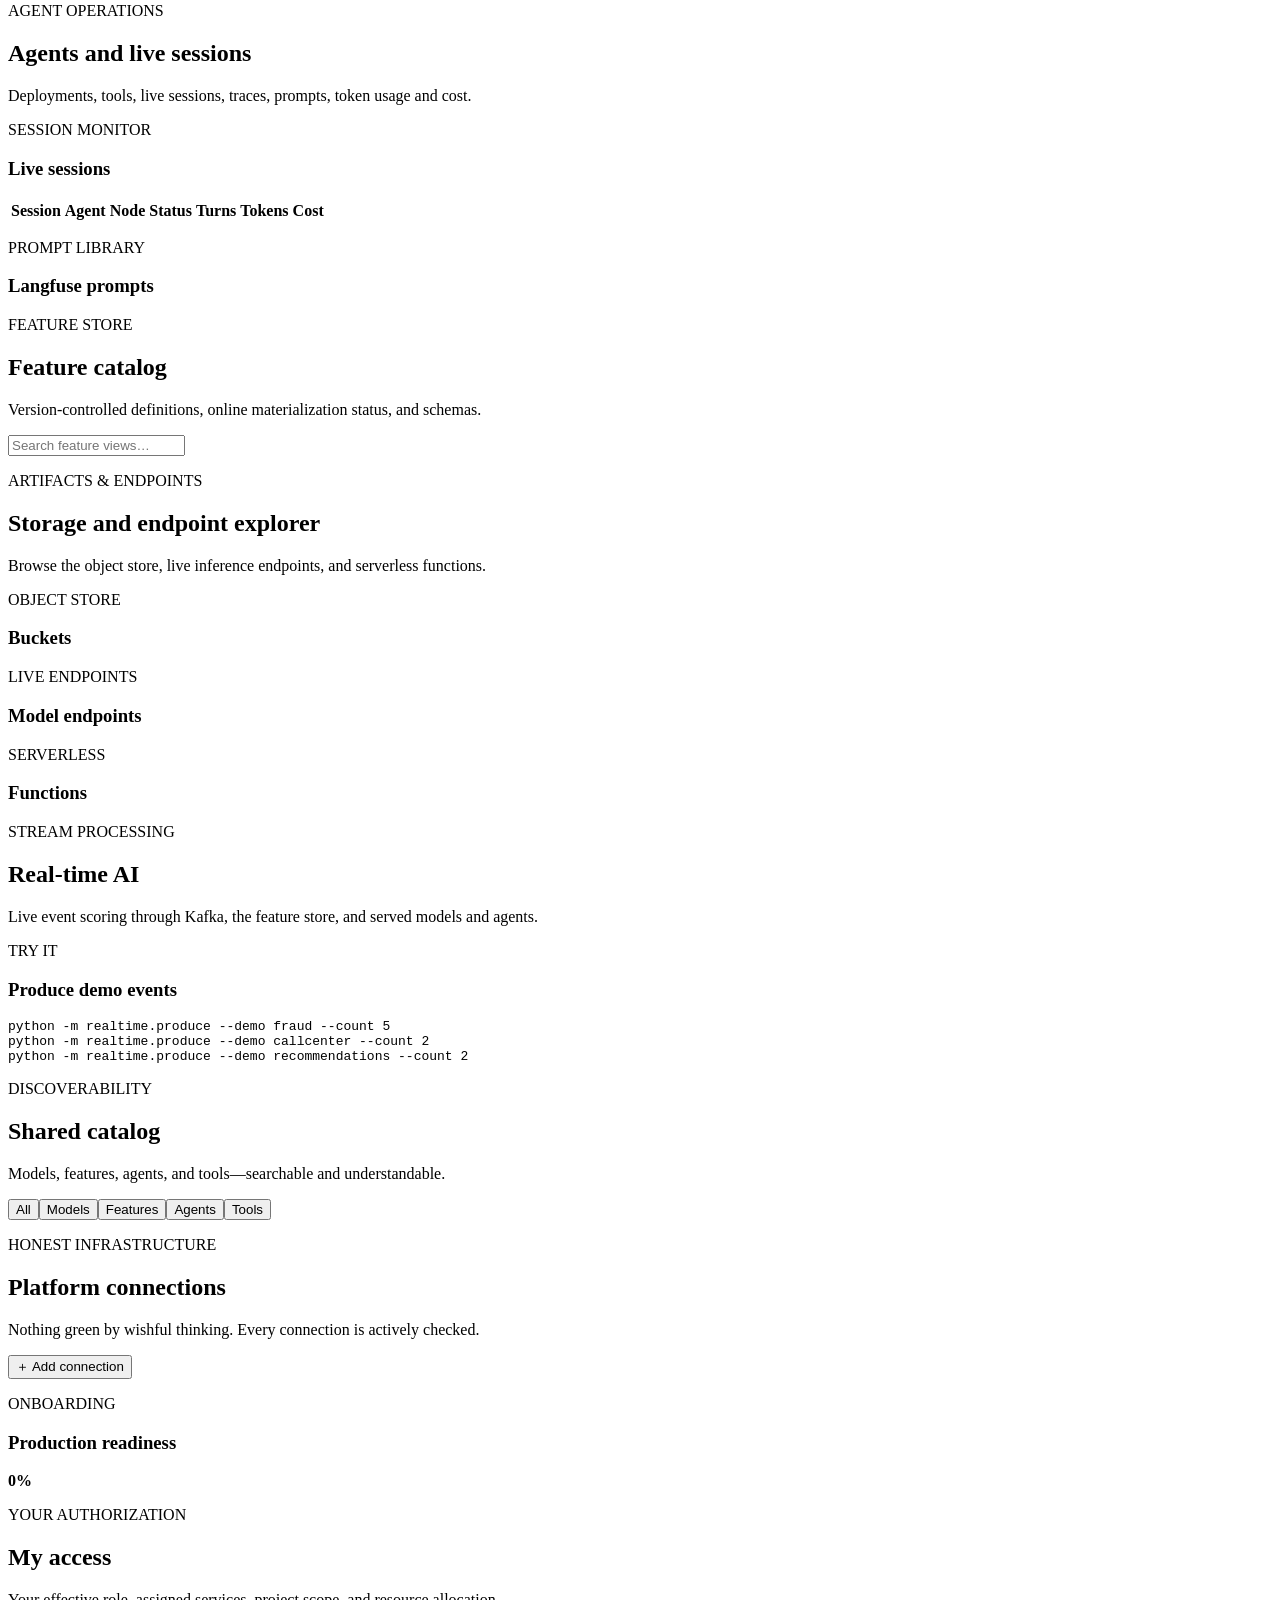
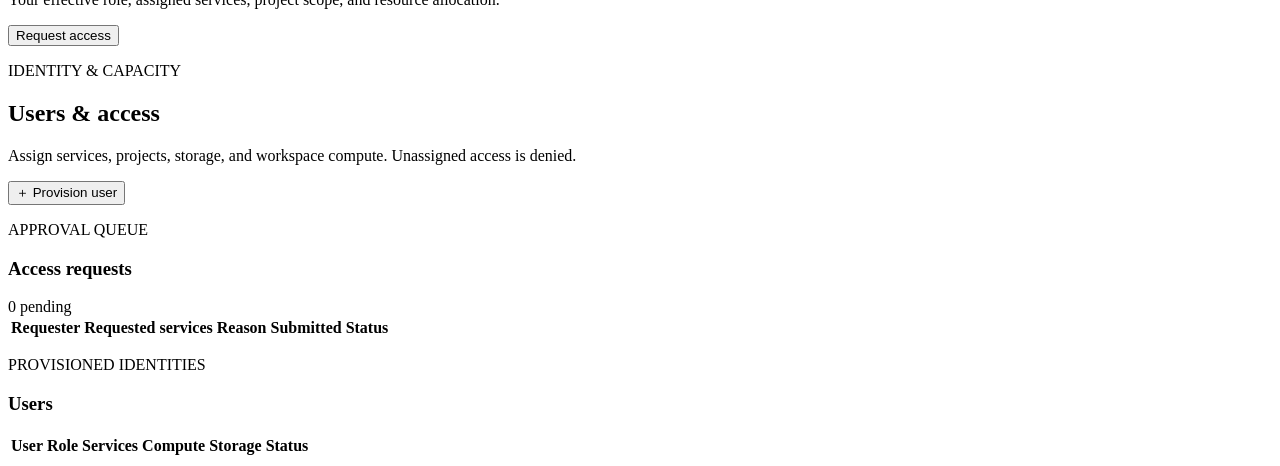
==== commit 925ab1ef: "feat(access): add self-service request workflow" ====
--- a/go/cmd/gateway/web/index.html
+++ b/go/cmd/gateway/web/index.html
@@ -31,6 +31,8 @@
         <button class="nav-item" data-view="realtime"><span>≈</span> Real-Time</button>
         <button class="nav-item" data-view="catalog"><span>▦</span> Catalog</button>
         <button class="nav-item" data-view="platform"><span>◎</span> Platform</button>
+        <button class="nav-item" data-view="profile"><span>♙</span> My access</button>
+        <button class="nav-item" data-view="access" data-admin-only hidden><span>◈</span> Users &amp; access</button>
       </nav>
       <div class="sidebar-footer">
         <div class="cluster user-chip"><i id="user-dot"></i><span><b id="user-name">…</b><small id="user-role">resolving identity</small></span></div>
@@ -127,6 +129,19 @@
       <section id="catalog" class="view"><div class="section-heading"><div><p class="eyebrow">DISCOVERABILITY</p><h2>Shared catalog</h2><p>Models, features, agents, and tools—searchable and understandable.</p></div><div class="filters"><button class="active" data-kind="">All</button><button data-kind="model">Models</button><button data-kind="feature">Features</button><button data-kind="agent">Agents</button><button data-kind="tool">Tools</button></div></div><div id="catalog-grid" class="card-grid"></div></section>
 
       <section id="platform" class="view"><div class="section-heading"><div><p class="eyebrow">HONEST INFRASTRUCTURE</p><h2>Platform connections</h2><p>Nothing green by wishful thinking. Every connection is actively checked.</p></div><button class="primary" id="add-connection" data-perm="connections_write">＋ Add connection</button></div><div class="platform-layout"><div class="panel"><div class="panel-heading"><div><p class="eyebrow">ONBOARDING</p><h3>Production readiness</h3></div><strong id="readiness-percent">0%</strong></div><ol id="readiness-list" class="checklist"></ol></div><div><div id="connection-grid" class="card-grid connection-grid"></div><div id="component-grid" class="component-grid"></div></div></div></section>
+
+      <section id="profile" class="view">
+        <div class="section-heading"><div><p class="eyebrow">YOUR AUTHORIZATION</p><h2>My access</h2><p>Your effective role, assigned services, project scope, and resource allocation.</p></div><button class="primary" id="request-access">Request access</button></div>
+        <div id="my-access-summary"></div>
+      </section>
+
+      <section id="access" class="view">
+        <div class="section-heading"><div><p class="eyebrow">IDENTITY &amp; CAPACITY</p><h2>Users &amp; access</h2><p>Assign services, projects, storage, and workspace compute. Unassigned access is denied.</p></div><button class="primary" id="add-user-access" data-perm="access_manage">＋ Provision user</button></div>
+        <div class="access-admin-stack">
+          <article class="panel table-wrap"><div class="panel-heading table-heading"><div><p class="eyebrow">APPROVAL QUEUE</p><h3>Access requests</h3></div><span class="tag" id="access-request-count">0 pending</span></div><table><thead><tr><th>Requester</th><th>Requested services</th><th>Reason</th><th>Submitted</th><th>Status</th><th></th></tr></thead><tbody id="access-request-table"></tbody></table></article>
+          <article class="panel table-wrap"><div class="panel-heading table-heading"><div><p class="eyebrow">PROVISIONED IDENTITIES</p><h3>Users</h3></div></div><table><thead><tr><th>User</th><th>Role</th><th>Services</th><th>Compute</th><th>Storage</th><th>Status</th><th></th></tr></thead><tbody id="access-table"></tbody></table></article>
+        </div>
+      </section>
     </main>
   </div>
 
@@ -157,6 +172,35 @@
       <label>Health endpoint<input name="endpoint" required type="url" placeholder="https://mlflow.example.com/health"></label>
       <label>Kubernetes Secret<input name="secret_ref" required placeholder="mlflow-credentials"></label>
       <p class="form-error" id="connection-error"></p><div class="form-actions"><button class="secondary" type="button" data-dialog-close>Cancel</button><button class="primary" type="submit">Save and test</button></div>
+    </form>
+  </dialog>
+
+  <dialog id="access-dialog">
+    <form id="access-form" class="provisioning-form">
+      <header class="modal-header"><p class="eyebrow">USER PROVISIONING</p><h2>Assign platform access</h2><p>The subject must exactly match the identity provider's <code>sub</code> claim.</p></header>
+      <div class="modal-scroll">
+        <input name="original_subject" type="hidden"><input name="request_id" type="hidden">
+        <section class="form-section"><div class="form-section-title"><span>1</span><div><h3>Identity</h3><p>Who receives this access?</p></div></div>
+          <div class="form-grid"><label>Identity subject<input name="subject" required placeholder="e.g. 00u123abc"></label><label>Email<input name="email" type="email" placeholder="user@example.com"></label><label>Role<select name="role"><option value="user">Normal user</option><option value="admin">Administrator</option></select></label></div>
+        </section>
+        <section class="form-section"><div class="form-section-title"><span>2</span><div><h3>Services and projects</h3><p>Apply least privilege; users can request more later.</p></div></div>
+          <div class="checkbox-grid" id="service-grants"></div><label>Assigned project IDs<input name="project_ids" placeholder="prj-a, prj-b"></label>
+        </section>
+        <section class="form-section"><div class="form-section-title"><span>3</span><div><h3>Resource allocation</h3><p>Set hard workspace and execution boundaries.</p></div></div>
+          <div class="quota-grid"><label>vCPUs<input name="vcpus" type="number" min="0" value="2"></label><label>Memory (GB)<input name="memory_gb" type="number" min="0" value="4"></label><label>Maximum VMs<input name="max_vms" type="number" min="0" value="1"></label><label>Maximum projects<input name="max_projects" type="number" min="0" value="2"></label><label>Concurrent runs<input name="max_runs" type="number" min="0" value="1"></label><label>Storage (GB)<input name="storage_gb" type="number" min="0" value="10"></label></div>
+          <label>Storage buckets<input name="buckets" placeholder="mlaiops-artifacts, user-data"></label>
+        </section>
+        <section class="form-section form-section-warning"><label class="inline-check"><input name="disabled" type="checkbox"> Suspend this user immediately</label></section>
+      </div>
+      <footer class="modal-footer"><p class="form-error" id="access-error"></p><div class="form-actions"><button class="secondary" type="button" data-dialog-close>Cancel</button><button class="primary" type="submit">Save access</button></div></footer>
+    </form>
+  </dialog>
+
+  <dialog id="access-request-dialog">
+    <form id="access-request-form" class="provisioning-form compact-modal">
+      <header class="modal-header"><p class="eyebrow">ACCESS REQUEST</p><h2>Request platform access</h2><p>Tell your platform administrators what you need and why.</p></header>
+      <div class="modal-scroll"><section class="form-section"><div class="form-section-title"><span>1</span><div><h3>Services</h3><p>Select only the capabilities needed for your work.</p></div></div><div class="checkbox-grid" id="request-service-grants"></div></section><section class="form-section"><div class="form-section-title"><span>2</span><div><h3>Business reason</h3><p>Include the project, team, and expected usage.</p></div></div><label>Reason<textarea name="reason" required minlength="10" rows="5" placeholder="I need pipelines and models for the customer churn project…"></textarea></label></section></div>
+      <footer class="modal-footer"><p class="form-error" id="access-request-error"></p><div class="form-actions"><button class="secondary" type="button" data-dialog-close>Cancel</button><button class="primary" type="submit">Submit request</button></div></footer>
     </form>
   </dialog>
 
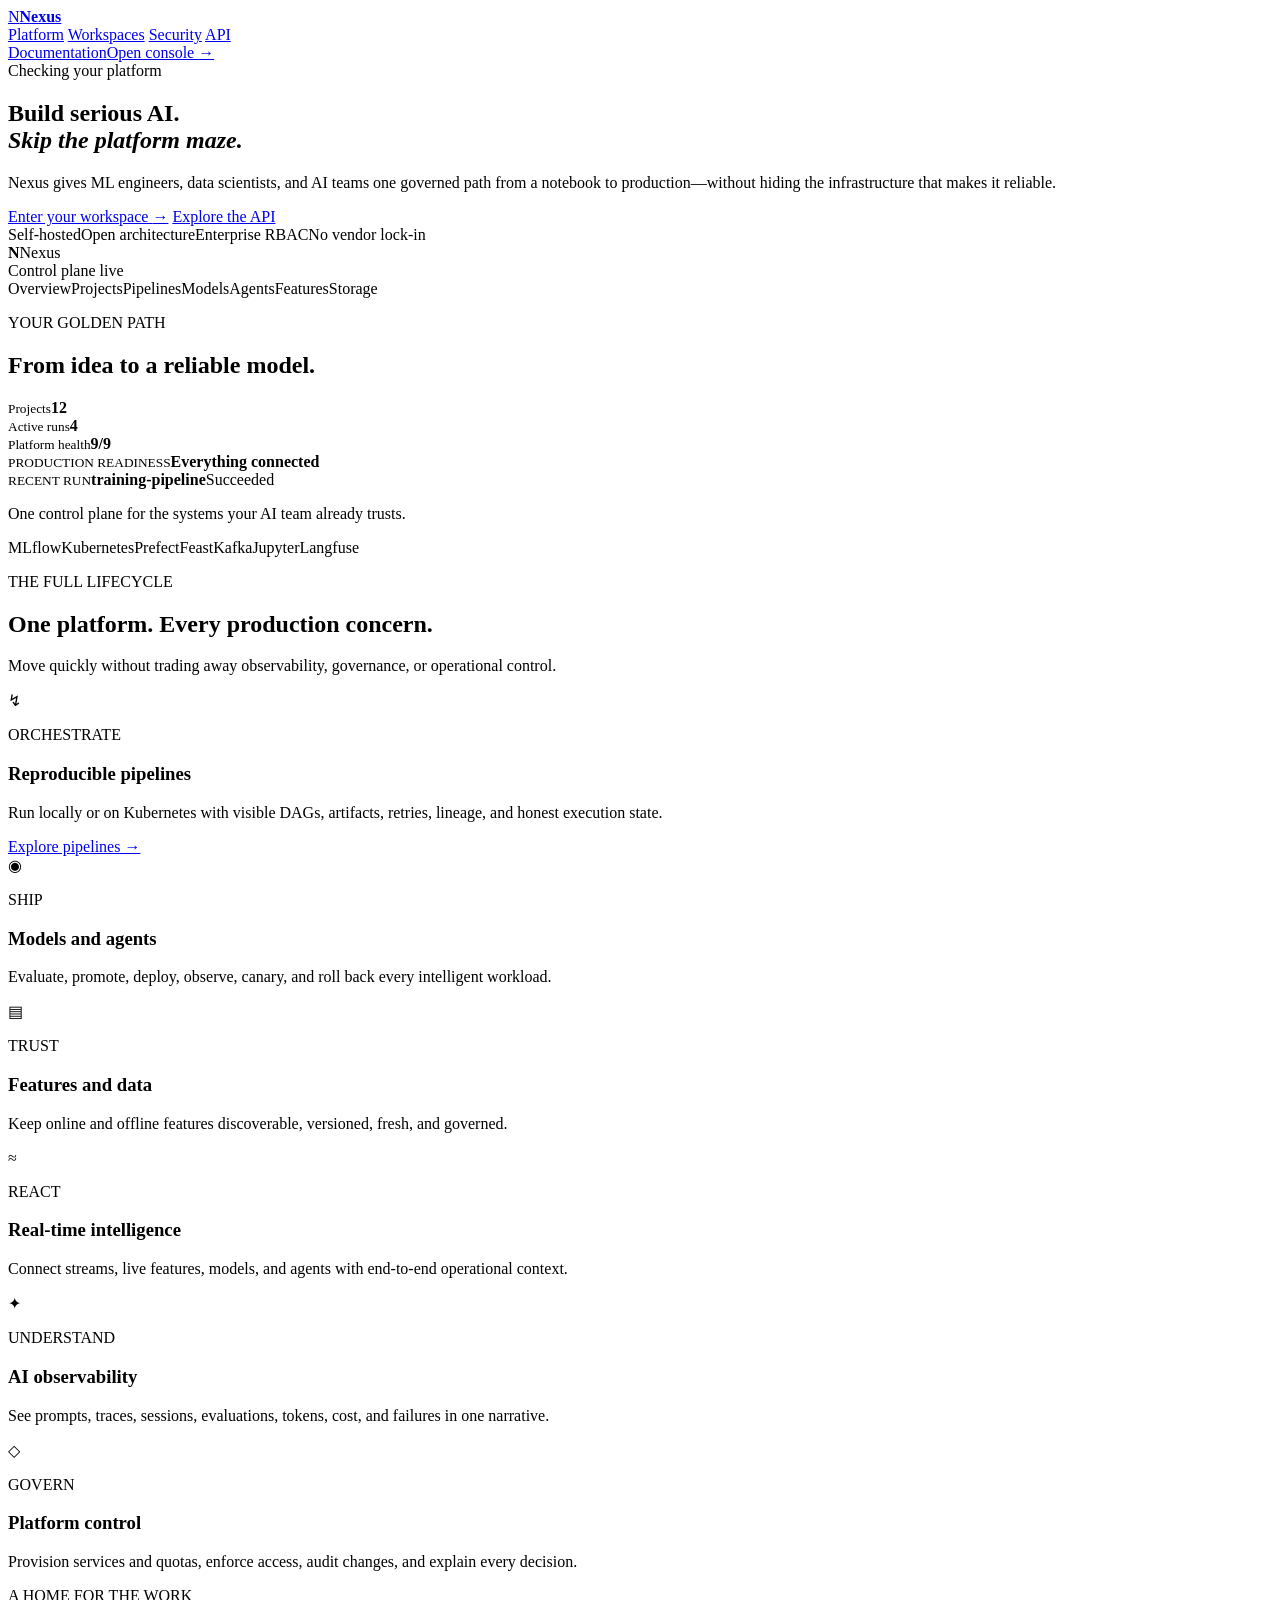
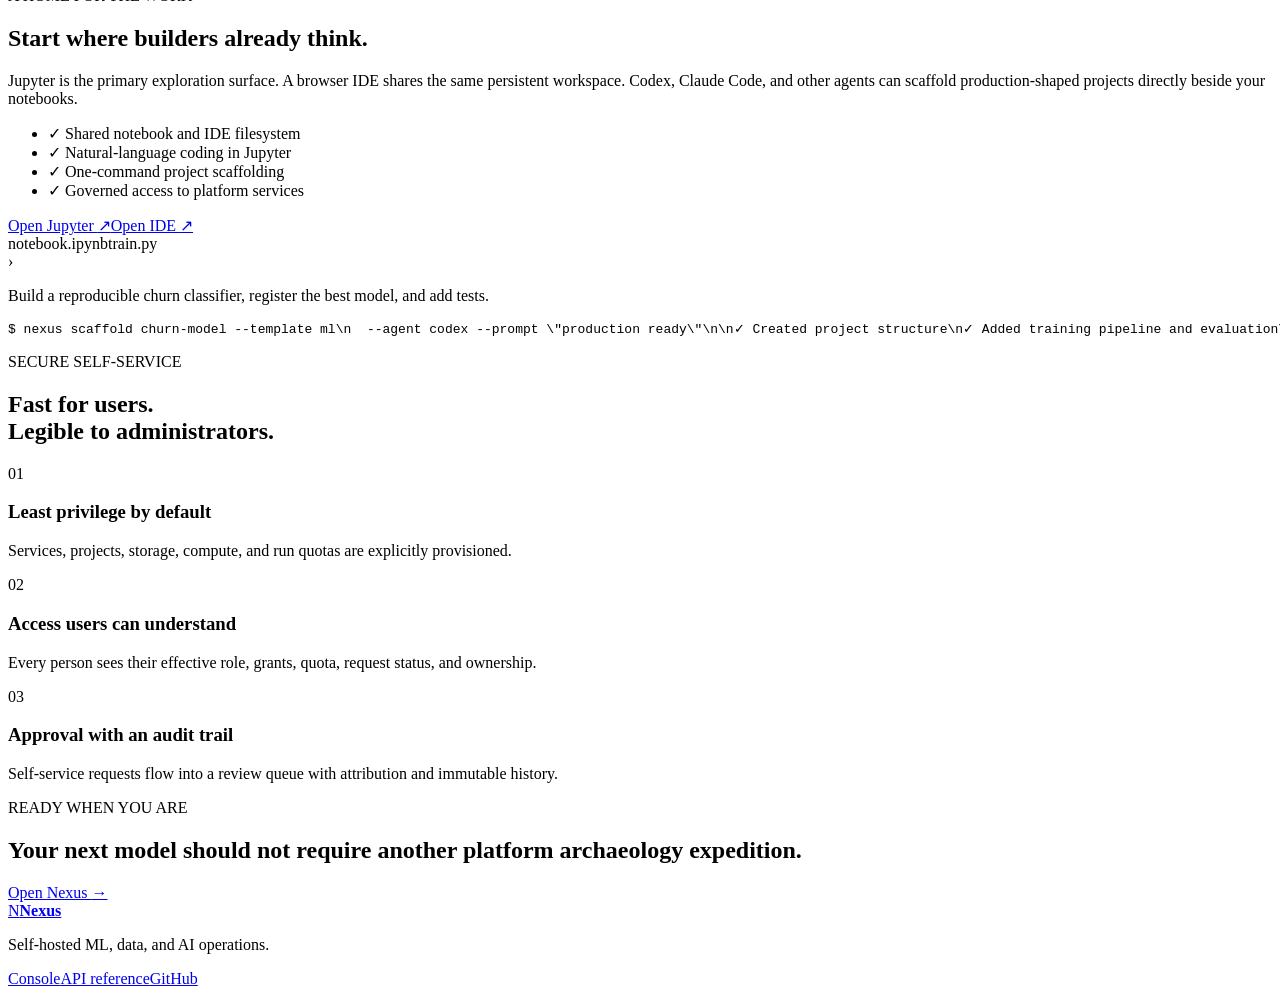
==== commit 6fffa6c5: "feat(web): add Nexus landing page" ====
--- a/go/cmd/gateway/web/index.html
+++ b/go/cmd/gateway/web/index.html
@@ -3,248 +3,81 @@
 <head>
   <meta charset="UTF-8">
   <meta name="viewport" content="width=device-width, initial-scale=1">
-  <title>Nexus — ML work without the maze</title>
-  <link rel="stylesheet" href="/styles.css">
+  <meta name="description" content="Nexus is the self-hosted control plane for machine learning, data science, and AI systems.">
+  <title>Nexus — Build AI systems without the platform maze</title>
+  <link rel="stylesheet" href="/landing.css">
 </head>
 <body>
-  <div class="app-bar">
-    <button class="icon-button" id="sidebar-toggle" aria-label="Collapse navigation" aria-expanded="true" title="Collapse navigation">☰</button>
-    <a class="app-brand" href="#" data-view-target="overview"><span class="brand-mark">N</span><b>Nexus</b></a>
-    <span class="workspace-label">ML Operations</span>
-    <span class="app-spacer"></span>
-    <button class="app-action" id="refresh-view">Refresh</button>
-    <button class="app-action" id="open-help">Help</button>
-    <span class="menu-user" id="menu-user"></span>
-    <span class="menu-status" id="live-indicator">●&nbsp; Local Cluster&nbsp;&nbsp; live</span>
-  </div>
-  <div class="shell">
-    <aside>
-      <a class="brand" href="#"><span class="brand-mark">N</span><span>Nexus</span></a>
-      <nav aria-label="Main navigation">
-        <button class="nav-item active" data-view="overview"><span>⌂</span> Overview</button>
-        <button class="nav-item" data-view="projects"><span>◇</span> Projects</button>
-        <button class="nav-item" data-view="pipelines"><span>↯</span> Pipelines</button>
-        <button class="nav-item" data-view="models"><span>◉</span> Models</button>
-        <button class="nav-item" data-view="agents"><span>✦</span> Agents</button>
-        <button class="nav-item" data-view="features"><span>▤</span> Features</button>
-        <button class="nav-item" data-view="storage"><span>▣</span> Storage</button>
-        <button class="nav-item" data-view="realtime"><span>≈</span> Real-Time</button>
-        <button class="nav-item" data-view="catalog"><span>▦</span> Catalog</button>
-        <button class="nav-item" data-view="platform"><span>◎</span> Platform</button>
-        <button class="nav-item" data-view="profile"><span>♙</span> My access</button>
-        <button class="nav-item" data-view="access" data-admin-only hidden><span>◈</span> Users &amp; access</button>
-      </nav>
-      <div class="sidebar-footer">
-        <div class="cluster user-chip"><i id="user-dot"></i><span><b id="user-name">…</b><small id="user-role">resolving identity</small></span></div>
-        <div class="cluster"><i></i><span><b>Local workspace</b><small>Gateway connected</small></span></div>
-        <a href="/api-docs.html" target="_blank">API reference ↗</a>
-        <a href="#" id="workbench-link" target="_blank">Jupyter workbench ↗</a>
-        <a href="#" id="ide-link" target="_blank">IDE workspace ↗</a>
+  <header class="site-header">
+    <a class="wordmark" href="/" aria-label="Nexus home"><span>N</span><strong>Nexus</strong></a>
+    <nav aria-label="Landing navigation">
+      <a href="#platform">Platform</a>
+      <a href="#workspaces">Workspaces</a>
+      <a href="#security">Security</a>
+      <a href="/api-docs.html">API</a>
+    </nav>
+    <div class="header-actions"><a class="text-link" href="/api-docs.html">Documentation</a><a class="button small" href="/console.html">Open console <span>→</span></a></div>
+  </header>
+
+  <main>
+    <section class="hero">
+      <div class="hero-copy">
+        <div class="eyebrow"><i id="health-dot"></i><span id="health-label">Checking your platform</span></div>
+        <h1>Build serious AI.<br><em>Skip the platform maze.</em></h1>
+        <p>Nexus gives ML engineers, data scientists, and AI teams one governed path from a notebook to production—without hiding the infrastructure that makes it reliable.</p>
+        <div class="hero-actions">
+          <a class="button primary" href="/console.html">Enter your workspace <span>→</span></a>
+          <a class="button quiet" href="/api-docs.html">Explore the API</a>
+        </div>
+        <div class="trust-row"><span>Self-hosted</span><span>Open architecture</span><span>Enterprise RBAC</span><span>No vendor lock-in</span></div>
       </div>
-    </aside>
-
-    <main>
-      <header>
-        <div><p class="eyebrow">ML WORKSPACE</p><h1 id="page-title">Good morning, builder.</h1></div>
-        <button class="primary" id="new-project" data-perm="projects_write">＋ New project</button>
-      </header>
-
-      <section id="overview" class="view active">
-        <div class="hero">
-          <div><span class="pill">YOUR GOLDEN PATH</span><h2>From idea to a reliable model,<br>without the platform archaeology.</h2>
-          <p>Start with a proven project shape. Nexus wires the workflow together and tells you exactly what is real, missing, or next.</p></div>
-          <div class="progress-ring" id="progress-ring"><strong>0%</strong><span>ready</span></div>
-        </div>
-
-        <div class="stat-grid">
-          <article class="summary-link" role="button" tabindex="0" data-view-target="projects"><span>Projects</span><strong id="stat-projects">—</strong><small>in this workspace</small></article>
-          <article class="summary-link" role="button" tabindex="0" data-view-target="pipelines"><span>Active runs</span><strong id="stat-runs">—</strong><small>queued or running</small></article>
-          <article class="summary-link" role="button" tabindex="0" data-view-target="platform"><span>Platform health</span><strong id="stat-health">—</strong><small>components connected</small></article>
-        </div>
-
-        <div class="split">
-          <article class="panel">
-            <div class="panel-heading"><div><p class="eyebrow">QUICK START</p><h3>Keep your momentum</h3></div></div>
-            <ol class="checklist">
-              <li class="done"><span>✓</span><div><b>Create a workspace</b><small>Your local control plane is running.</small></div></li>
-              <li class="done"><span>✓</span><div><b>Choose a project template</b><small>Start with sane conventions, not an empty folder.</small></div></li>
-              <li><span>3</span><div><b>Connect your infrastructure</b><small>Bring Kubernetes, MLflow, Feast and object storage online.</small></div><button data-view-target="platform">Configure</button></li>
-              <li><span>4</span><div><b>Ship your first real run</b><small>Submit the sample pipeline to your connected engine.</small></div><button data-view-target="pipelines">Run</button></li>
-            </ol>
-          </article>
-          <article class="panel">
-            <div class="panel-heading"><div><p class="eyebrow">RECENT ACTIVITY</p><h3>Pipeline runs</h3></div><button class="link" data-view-target="pipelines">View all</button></div>
-            <div id="recent-runs" class="run-list loading">Loading runs…</div>
-          </article>
-        </div>
-      </section>
-
-      <section id="projects" class="view"><div class="section-heading"><div><p class="eyebrow">WORKSPACES</p><h2>Your projects</h2><p>Each project gets a clear path from exploration to production.</p></div></div><div id="project-grid" class="card-grid"></div></section>
-
-      <section id="pipelines" class="view">
-        <div class="section-heading"><div><p class="eyebrow">ORCHESTRATION</p><h2>Pipeline runs</h2><p>Real execution through the pipeline engine — every step reported live.</p></div><button class="primary" id="run-pipeline" data-perm="pipelines_write">▶ Run pipeline</button></div>
-        <div class="panel table-wrap"><table><thead><tr><th>Run</th><th>Project</th><th>Status</th><th>Progress</th><th>Started</th></tr></thead><tbody id="run-table"></tbody></table></div>
-      </section>
-
-      <section id="models" class="view">
-        <div class="section-heading"><div><p class="eyebrow">MODEL LIFECYCLE</p><h2>Registry and deployments</h2><p>Evaluation gates, promotion, live serving, canary traffic and rollback.</p></div></div>
-        <div class="panel chart-panel"><div class="panel-heading"><div><p class="eyebrow">EXPERIMENT PORTAL</p><h3>Model quality by version</h3></div><select id="metric-select"></select></div><canvas id="metric-chart" height="160"></canvas></div>
-        <div id="model-grid" class="card-grid"></div>
-      </section>
-
-      <section id="agents" class="view">
-        <div class="section-heading"><div><p class="eyebrow">AGENT OPERATIONS</p><h2>Agents and live sessions</h2><p>Deployments, tools, live sessions, traces, prompts, token usage and cost.</p></div></div>
-        <div id="agent-summary" class="stat-grid"></div>
-        <div id="agent-grid" class="card-grid"></div>
-        <div class="split">
-          <article class="panel table-wrap agent-traces"><div class="panel-heading"><div><p class="eyebrow">SESSION MONITOR</p><h3>Live sessions</h3></div></div><table><thead><tr><th>Session</th><th>Agent</th><th>Node</th><th>Status</th><th>Turns</th><th>Tokens</th><th>Cost</th></tr></thead><tbody id="session-table"></tbody></table></article>
-          <article class="panel"><div class="panel-heading"><div><p class="eyebrow">PROMPT LIBRARY</p><h3>Langfuse prompts</h3></div></div><div id="prompt-list" class="prompt-list"></div></article>
-        </div>
-      </section>
-
-      <section id="features" class="view">
-        <div class="section-heading"><div><p class="eyebrow">FEATURE STORE</p><h2>Feature catalog</h2><p>Version-controlled definitions, online materialization status, and schemas.</p></div><input type="search" id="feature-search" placeholder="Search feature views…"></div>
-        <div id="feature-grid" class="card-grid"></div>
-      </section>
-
-      <section id="storage" class="view">
-        <div class="section-heading"><div><p class="eyebrow">ARTIFACTS &amp; ENDPOINTS</p><h2>Storage and endpoint explorer</h2><p>Browse the object store, live inference endpoints, and serverless functions.</p></div></div>
-        <div class="split storage-layout">
-          <article class="panel"><div class="panel-heading"><div><p class="eyebrow">OBJECT STORE</p><h3 id="storage-title">Buckets</h3></div><button class="link" id="storage-up" hidden>← Back</button></div><div id="storage-browser" class="storage-browser"></div></article>
-          <div class="endpoint-stack">
-            <article class="panel"><div class="panel-heading"><div><p class="eyebrow">LIVE ENDPOINTS</p><h3>Model endpoints</h3></div></div><div id="endpoint-list" class="endpoint-list"></div></article>
-            <article class="panel"><div class="panel-heading"><div><p class="eyebrow">SERVERLESS</p><h3>Functions</h3></div></div><div id="function-list" class="endpoint-list"></div></article>
+      <div class="product-frame" aria-label="Nexus product overview">
+        <div class="frame-bar"><div class="frame-brand"><b>N</b><span>Nexus</span></div><div class="frame-live"><i></i> Control plane live</div></div>
+        <div class="frame-body">
+          <aside><span class="active">Overview</span><span>Projects</span><span>Pipelines</span><span>Models</span><span>Agents</span><span>Features</span><span>Storage</span></aside>
+          <div class="frame-content">
+            <p class="mini-eyebrow">YOUR GOLDEN PATH</p><h2>From idea to a reliable model.</h2>
+            <div class="frame-stats"><div><small>Projects</small><strong>12</strong></div><div><small>Active runs</small><strong>4</strong></div><div><small>Platform health</small><strong class="healthy">9/9</strong></div></div>
+            <div class="frame-panels"><article><small>PRODUCTION READINESS</small><strong>Everything connected</strong><div class="progress"><i></i></div></article><article><small>RECENT RUN</small><strong>training-pipeline</strong><span class="success">Succeeded</span></article></div>
           </div>
         </div>
-      </section>
+      </div>
+    </section>
 
-      <section id="realtime" class="view">
-        <div class="section-heading"><div><p class="eyebrow">STREAM PROCESSING</p><h2>Real-time AI</h2><p>Live event scoring through Kafka, the feature store, and served models and agents.</p></div></div>
-        <div id="realtime-grid" class="card-grid realtime-grid"></div>
-        <article class="panel"><div class="panel-heading"><div><p class="eyebrow">TRY IT</p><h3>Produce demo events</h3></div></div><pre class="hint">python -m realtime.produce --demo fraud --count 5
-python -m realtime.produce --demo callcenter --count 2
-python -m realtime.produce --demo recommendations --count 2</pre></article>
-      </section>
+    <section class="proof-strip">
+      <p>One control plane for the systems your AI team already trusts.</p>
+      <div><span>MLflow</span><span>Kubernetes</span><span>Prefect</span><span>Feast</span><span>Kafka</span><span>Jupyter</span><span>Langfuse</span></div>
+    </section>
 
-      <section id="catalog" class="view"><div class="section-heading"><div><p class="eyebrow">DISCOVERABILITY</p><h2>Shared catalog</h2><p>Models, features, agents, and tools—searchable and understandable.</p></div><div class="filters"><button class="active" data-kind="">All</button><button data-kind="model">Models</button><button data-kind="feature">Features</button><button data-kind="agent">Agents</button><button data-kind="tool">Tools</button></div></div><div id="catalog-grid" class="card-grid"></div></section>
+    <section class="section" id="platform">
+      <div class="section-heading"><p class="kicker">THE FULL LIFECYCLE</p><h2>One platform. Every production concern.</h2><p>Move quickly without trading away observability, governance, or operational control.</p></div>
+      <div class="feature-grid">
+        <article class="feature featured"><div class="feature-icon">↯</div><p class="kicker">ORCHESTRATE</p><h3>Reproducible pipelines</h3><p>Run locally or on Kubernetes with visible DAGs, artifacts, retries, lineage, and honest execution state.</p><a href="/console.html">Explore pipelines →</a></article>
+        <article class="feature"><div class="feature-icon">◉</div><p class="kicker">SHIP</p><h3>Models and agents</h3><p>Evaluate, promote, deploy, observe, canary, and roll back every intelligent workload.</p></article>
+        <article class="feature"><div class="feature-icon">▤</div><p class="kicker">TRUST</p><h3>Features and data</h3><p>Keep online and offline features discoverable, versioned, fresh, and governed.</p></article>
+        <article class="feature"><div class="feature-icon">≈</div><p class="kicker">REACT</p><h3>Real-time intelligence</h3><p>Connect streams, live features, models, and agents with end-to-end operational context.</p></article>
+        <article class="feature"><div class="feature-icon">✦</div><p class="kicker">UNDERSTAND</p><h3>AI observability</h3><p>See prompts, traces, sessions, evaluations, tokens, cost, and failures in one narrative.</p></article>
+        <article class="feature"><div class="feature-icon">◇</div><p class="kicker">GOVERN</p><h3>Platform control</h3><p>Provision services and quotas, enforce access, audit changes, and explain every decision.</p></article>
+      </div>
+    </section>
 
-      <section id="platform" class="view"><div class="section-heading"><div><p class="eyebrow">HONEST INFRASTRUCTURE</p><h2>Platform connections</h2><p>Nothing green by wishful thinking. Every connection is actively checked.</p></div><button class="primary" id="add-connection" data-perm="connections_write">＋ Add connection</button></div><div class="platform-layout"><div class="panel"><div class="panel-heading"><div><p class="eyebrow">ONBOARDING</p><h3>Production readiness</h3></div><strong id="readiness-percent">0%</strong></div><ol id="readiness-list" class="checklist"></ol></div><div><div id="connection-grid" class="card-grid connection-grid"></div><div id="component-grid" class="component-grid"></div></div></div></section>
+    <section class="workspace-section" id="workspaces">
+      <div class="workspace-copy"><p class="kicker">A HOME FOR THE WORK</p><h2>Start where builders already think.</h2><p>Jupyter is the primary exploration surface. A browser IDE shares the same persistent workspace. Codex, Claude Code, and other agents can scaffold production-shaped projects directly beside your notebooks.</p><ul><li><span>✓</span> Shared notebook and IDE filesystem</li><li><span>✓</span> Natural-language coding in Jupyter</li><li><span>✓</span> One-command project scaffolding</li><li><span>✓</span> Governed access to platform services</li></ul><div class="hero-actions"><a class="button primary workbench-link" href="#">Open Jupyter <span>↗</span></a><a class="button quiet ide-link" href="#">Open IDE <span>↗</span></a></div></div>
+      <div class="code-window"><div class="code-tabs"><span class="active">notebook.ipynb</span><span>train.py</span><i></i></div><div class="code-body"><div class="prompt"><span>›</span><p>Build a reproducible churn classifier, register the best model, and add tests.</p></div><pre><span class="muted">$</span> nexus scaffold churn-model <span class="blue">--template ml</span>\n  <span class="blue">--agent codex</span> <span class="muted">--prompt</span> <span class="green">\"production ready\"</span>\n\n<span class="green">✓</span> Created project structure\n<span class="green">✓</span> Added training pipeline and evaluation\n<span class="green">✓</span> Connected MLflow model registration\n<span class="green">✓</span> 8 tests passing</pre></div></div>
+    </section>
 
-      <section id="profile" class="view">
-        <div class="section-heading"><div><p class="eyebrow">YOUR AUTHORIZATION</p><h2>My access</h2><p>Your effective role, assigned services, project scope, and resource allocation.</p></div><button class="primary" id="request-access">Request access</button></div>
-        <div id="my-access-summary"></div>
-      </section>
+    <section class="security-section" id="security">
+      <div><p class="kicker">SECURE SELF-SERVICE</p><h2>Fast for users.<br>Legible to administrators.</h2></div>
+      <div class="security-grid"><article><span>01</span><h3>Least privilege by default</h3><p>Services, projects, storage, compute, and run quotas are explicitly provisioned.</p></article><article><span>02</span><h3>Access users can understand</h3><p>Every person sees their effective role, grants, quota, request status, and ownership.</p></article><article><span>03</span><h3>Approval with an audit trail</h3><p>Self-service requests flow into a review queue with attribution and immutable history.</p></article></div>
+    </section>
 
-      <section id="access" class="view">
-        <div class="section-heading"><div><p class="eyebrow">IDENTITY &amp; CAPACITY</p><h2>Users &amp; access</h2><p>Assign services, projects, storage, and workspace compute. Unassigned access is denied.</p></div><button class="primary" id="add-user-access" data-perm="access_manage">＋ Provision user</button></div>
-        <div class="access-admin-stack">
-          <article class="panel table-wrap"><div class="panel-heading table-heading"><div><p class="eyebrow">APPROVAL QUEUE</p><h3>Access requests</h3></div><span class="tag" id="access-request-count">0 pending</span></div><table><thead><tr><th>Requester</th><th>Requested services</th><th>Reason</th><th>Submitted</th><th>Status</th><th></th></tr></thead><tbody id="access-request-table"></tbody></table></article>
-          <article class="panel table-wrap"><div class="panel-heading table-heading"><div><p class="eyebrow">PROVISIONED IDENTITIES</p><h3>Users</h3></div></div><table><thead><tr><th>User</th><th>Role</th><th>Services</th><th>Compute</th><th>Storage</th><th>Status</th><th></th></tr></thead><tbody id="access-table"></tbody></table></article>
-        </div>
-      </section>
-    </main>
-  </div>
+    <section class="cta">
+      <div><p class="kicker">READY WHEN YOU ARE</p><h2>Your next model should not require another platform archaeology expedition.</h2></div>
+      <a class="button primary" href="/console.html">Open Nexus <span>→</span></a>
+    </section>
+  </main>
 
-  <dialog id="project-dialog">
-    <form id="project-form">
-      <p class="eyebrow">NEW PROJECT</p><h2>What are you building?</h2><p>Pick the closest starting point. You can change every part later.</p>
-      <label>Project name<input name="name" required minlength="3" placeholder="e.g. churn-prediction"></label>
-      <label>What is it for?<textarea name="description" placeholder="A short, useful description"></textarea></label>
-      <label>Starting template<select name="template"><option value="tabular-classification">Tabular classification</option><option value="forecasting">Time-series forecasting</option><option value="rag-agent">RAG / AI agent</option><option value="blank">Blank expert workspace</option></select></label>
-      <p class="form-error" id="form-error"></p><div class="form-actions"><button class="secondary" type="button" data-dialog-close>Cancel</button><button class="primary" type="submit">Create project</button></div>
-    </form>
-  </dialog>
-
-  <dialog id="submit-dialog">
-    <form id="submit-form">
-      <p class="eyebrow">RUN PIPELINE</p><h2>Submit a real run</h2><p>The engine executes each step in a container and reports back live.</p>
-      <label>Project<select name="project_id" id="submit-project"></select></label>
-      <label>Pipeline<select name="name"><option value="training-pipeline">training-pipeline</option></select></label>
-      <p class="form-error" id="submit-error"></p><div class="form-actions"><button class="secondary" type="button" data-dialog-close>Cancel</button><button class="primary" type="submit">Submit run</button></div>
-    </form>
-  </dialog>
-
-  <dialog id="connection-dialog">
-    <form id="connection-form">
-      <p class="eyebrow">CONNECT SERVICE</p><h2>Add infrastructure</h2><p>Nexus stores only a Kubernetes Secret reference, never raw credentials.</p>
-      <label>Service<select name="type"><option value="kubernetes">Kubernetes</option><option value="mlflow">MLflow</option><option value="s3">S3 / MinIO</option><option value="kafka">Kafka REST</option><option value="langfuse">Langfuse</option><option value="prefect">Prefect</option><option value="redis">Redis / Feast</option></select></label>
-      <label>Connection name<input name="name" required placeholder="e.g. production-mlflow"></label>
-      <label>Health endpoint<input name="endpoint" required type="url" placeholder="https://mlflow.example.com/health"></label>
-      <label>Kubernetes Secret<input name="secret_ref" required placeholder="mlflow-credentials"></label>
-      <p class="form-error" id="connection-error"></p><div class="form-actions"><button class="secondary" type="button" data-dialog-close>Cancel</button><button class="primary" type="submit">Save and test</button></div>
-    </form>
-  </dialog>
-
-  <dialog id="access-dialog">
-    <form id="access-form" class="provisioning-form">
-      <header class="modal-header"><p class="eyebrow">USER PROVISIONING</p><h2>Assign platform access</h2><p>The subject must exactly match the identity provider's <code>sub</code> claim.</p></header>
-      <div class="modal-scroll">
-        <input name="original_subject" type="hidden"><input name="request_id" type="hidden">
-        <section class="form-section"><div class="form-section-title"><span>1</span><div><h3>Identity</h3><p>Who receives this access?</p></div></div>
-          <div class="form-grid"><label>Identity subject<input name="subject" required placeholder="e.g. 00u123abc"></label><label>Email<input name="email" type="email" placeholder="user@example.com"></label><label>Role<select name="role"><option value="user">Normal user</option><option value="admin">Administrator</option></select></label></div>
-        </section>
-        <section class="form-section"><div class="form-section-title"><span>2</span><div><h3>Services and projects</h3><p>Apply least privilege; users can request more later.</p></div></div>
-          <div class="checkbox-grid" id="service-grants"></div><label>Assigned project IDs<input name="project_ids" placeholder="prj-a, prj-b"></label>
-        </section>
-        <section class="form-section"><div class="form-section-title"><span>3</span><div><h3>Resource allocation</h3><p>Set hard workspace and execution boundaries.</p></div></div>
-          <div class="quota-grid"><label>vCPUs<input name="vcpus" type="number" min="0" value="2"></label><label>Memory (GB)<input name="memory_gb" type="number" min="0" value="4"></label><label>Maximum VMs<input name="max_vms" type="number" min="0" value="1"></label><label>Maximum projects<input name="max_projects" type="number" min="0" value="2"></label><label>Concurrent runs<input name="max_runs" type="number" min="0" value="1"></label><label>Storage (GB)<input name="storage_gb" type="number" min="0" value="10"></label></div>
-          <label>Storage buckets<input name="buckets" placeholder="mlaiops-artifacts, user-data"></label>
-        </section>
-        <section class="form-section form-section-warning"><label class="inline-check"><input name="disabled" type="checkbox"> Suspend this user immediately</label></section>
-      </div>
-      <footer class="modal-footer"><p class="form-error" id="access-error"></p><div class="form-actions"><button class="secondary" type="button" data-dialog-close>Cancel</button><button class="primary" type="submit">Save access</button></div></footer>
-    </form>
-  </dialog>
-
-  <dialog id="access-request-dialog">
-    <form id="access-request-form" class="provisioning-form compact-modal">
-      <header class="modal-header"><p class="eyebrow">ACCESS REQUEST</p><h2>Request platform access</h2><p>Tell your platform administrators what you need and why.</p></header>
-      <div class="modal-scroll"><section class="form-section"><div class="form-section-title"><span>1</span><div><h3>Services</h3><p>Select only the capabilities needed for your work.</p></div></div><div class="checkbox-grid" id="request-service-grants"></div></section><section class="form-section"><div class="form-section-title"><span>2</span><div><h3>Business reason</h3><p>Include the project, team, and expected usage.</p></div></div><label>Reason<textarea name="reason" required minlength="10" rows="5" placeholder="I need pipelines and models for the customer churn project…"></textarea></label></section></div>
-      <footer class="modal-footer"><p class="form-error" id="access-request-error"></p><div class="form-actions"><button class="secondary" type="button" data-dialog-close>Cancel</button><button class="primary" type="submit">Submit request</button></div></footer>
-    </form>
-  </dialog>
-
-  <dialog id="chat-dialog">
-    <div class="detail-sheet chat-sheet">
-      <p class="eyebrow">AGENT TEST CONSOLE</p><h2 id="chat-agent-name">Agent</h2>
-      <div id="chat-log" class="chat-log"><p class="empty">Ask something — the turn runs through the real agent runtime.</p></div>
-      <form id="chat-form"><input id="chat-input" placeholder="e.g. When are invoices issued?" autocomplete="off" required><button class="secondary" type="button" data-dialog-close>Cancel</button><button class="primary" type="submit">Send</button></form>
-    </div>
-  </dialog>
-
-  <dialog id="predict-dialog">
-    <div class="detail-sheet">
-      <p class="eyebrow">INFERENCE TEST CONSOLE</p><h2 id="predict-model-name">Model</h2>
-      <form id="predict-form">
-        <label>Request payload (mlflow /invocations)<textarea id="predict-input" rows="5">{"inputs": [[0.1, -1.2, 0.5, 2.0, 0.3, -0.7, 1.1, 0.0, -0.4, 0.9, -1.5, 0.2]]}</textarea></label>
-        <div class="form-actions"><button class="secondary" type="button" data-dialog-close>Cancel</button><button class="primary" type="submit">Send prediction request</button></div>
-      </form>
-      <pre id="predict-output" class="hint"></pre>
-    </div>
-  </dialog>
-
-  <dialog id="traffic-dialog">
-    <form id="traffic-form">
-      <p class="eyebrow">AGENT TRAFFIC</p><h2>Set canary traffic</h2><p>Choose the percentage of requests routed to the canary version.</p>
-      <label>Canary weight <span id="traffic-value">10%</span><input id="traffic-weight" name="canary_weight" type="range" min="0" max="100" value="10"></label>
-      <p class="form-error" id="traffic-error"></p><div class="form-actions"><button class="secondary" type="button" data-dialog-close>Cancel</button><button class="primary" type="submit">Update traffic</button></div>
-    </form>
-  </dialog>
-
-  <dialog id="function-dialog">
-    <form id="function-form">
-      <p class="eyebrow">SERVERLESS FUNCTION</p><h2 id="function-name">Invoke function</h2>
-      <label>JSON payload<textarea id="function-payload" rows="6">{}</textarea></label>
-      <p class="form-error" id="function-error"></p><pre id="function-output" class="hint"></pre>
-      <div class="form-actions"><button class="secondary" type="button" data-dialog-close>Cancel</button><button class="primary" type="submit">Invoke function</button></div>
-    </form>
-  </dialog>
-
-  <dialog id="about-dialog"><div class="detail-sheet"><p class="eyebrow">ABOUT</p><h2>Nexus</h2><div id="about-detail"></div><div class="form-actions"><button class="secondary" type="button" data-dialog-close>Close</button></div></div></dialog>
-  <dialog id="preview-dialog"><div class="detail-sheet"><div id="preview-detail"></div><div class="form-actions"><button class="secondary" type="button" data-dialog-close>Close</button></div></div></dialog>
-  <dialog id="run-dialog"><div class="detail-sheet"><div id="run-detail"></div><div class="form-actions"><button class="secondary" type="button" data-dialog-close>Close</button></div></div></dialog>
-  <dialog id="metadata-dialog"><div class="detail-sheet"><div id="metadata-detail"></div><div class="form-actions"><button class="secondary" type="button" data-dialog-close>Close</button></div></div></dialog>
-  <div id="toast" role="status"></div>
-  <script src="/app.js"></script>
+  <footer><a class="wordmark" href="/"><span>N</span><strong>Nexus</strong></a><p>Self-hosted ML, data, and AI operations.</p><div><a href="/console.html">Console</a><a href="/api-docs.html">API reference</a><a href="https://github.com/ml-ai-ops/platform">GitHub</a></div></footer>
+  <script src="/landing.js"></script>
 </body>
 </html>
